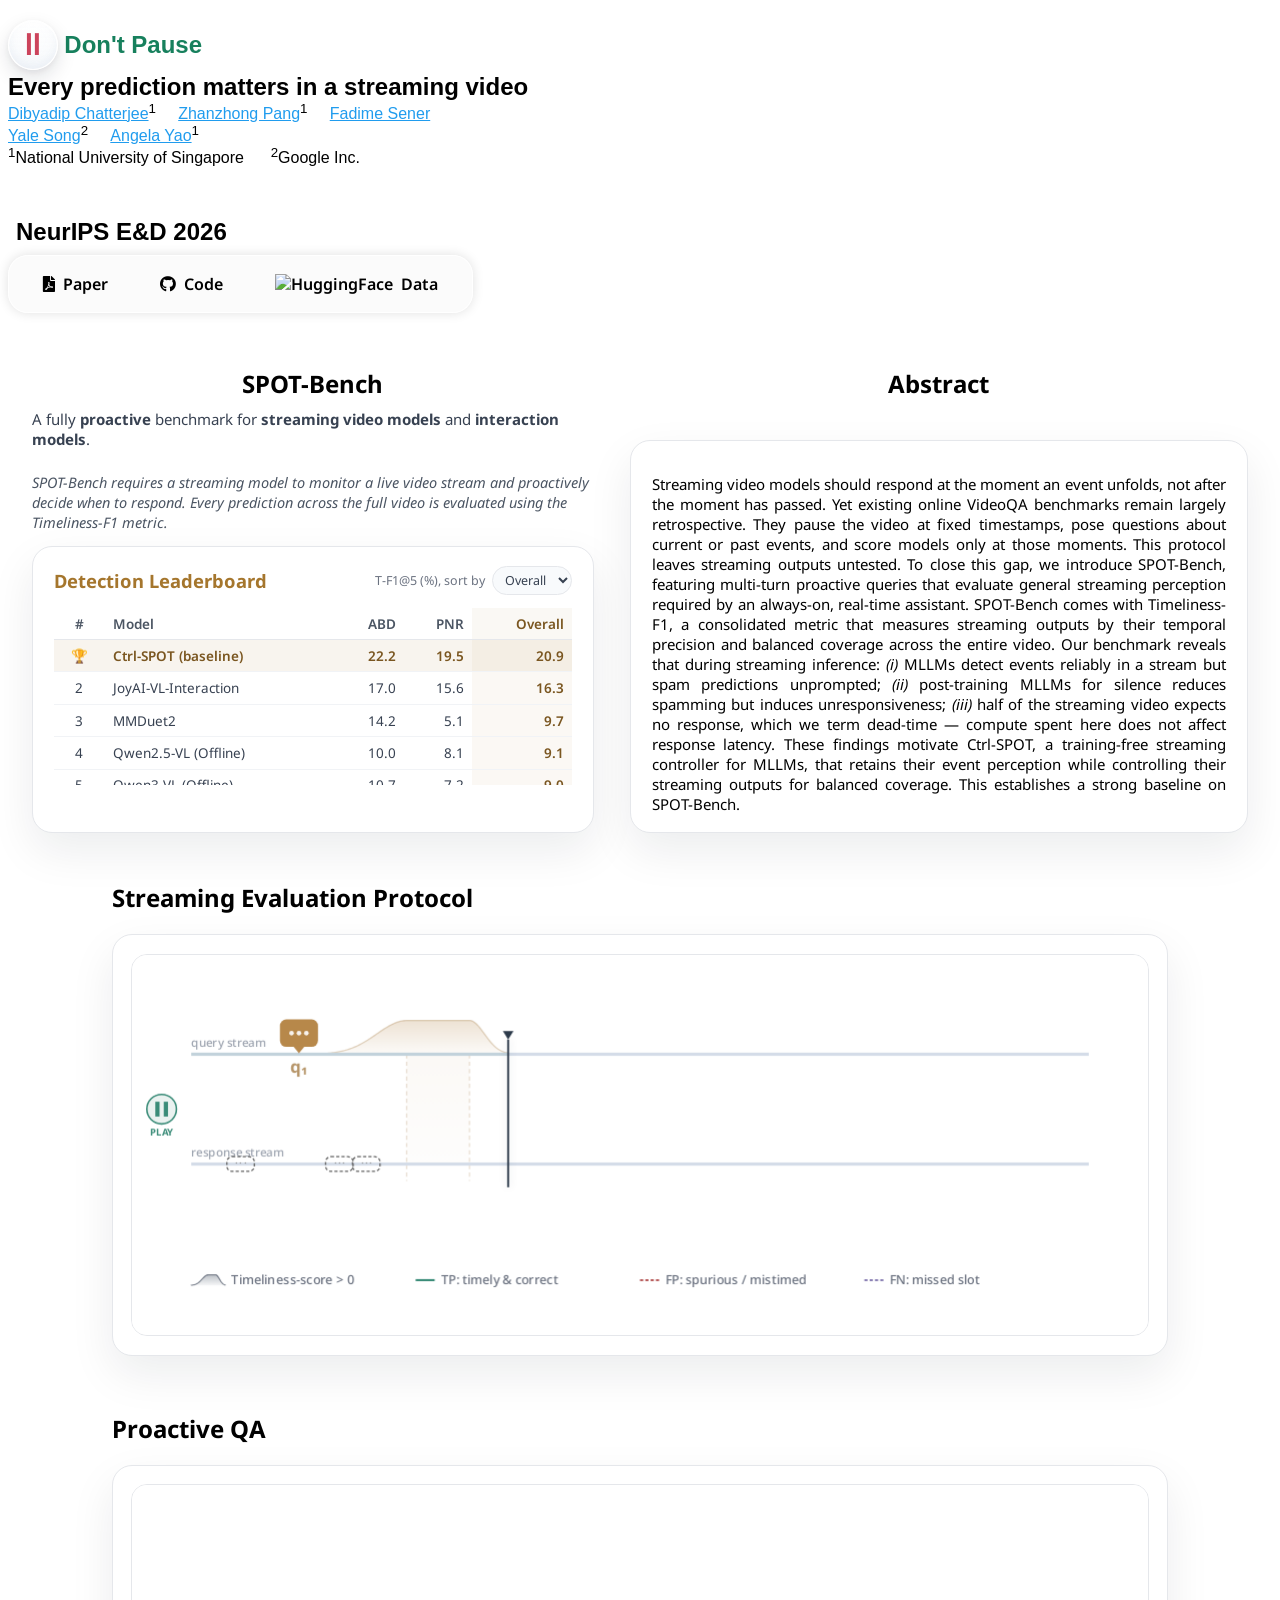
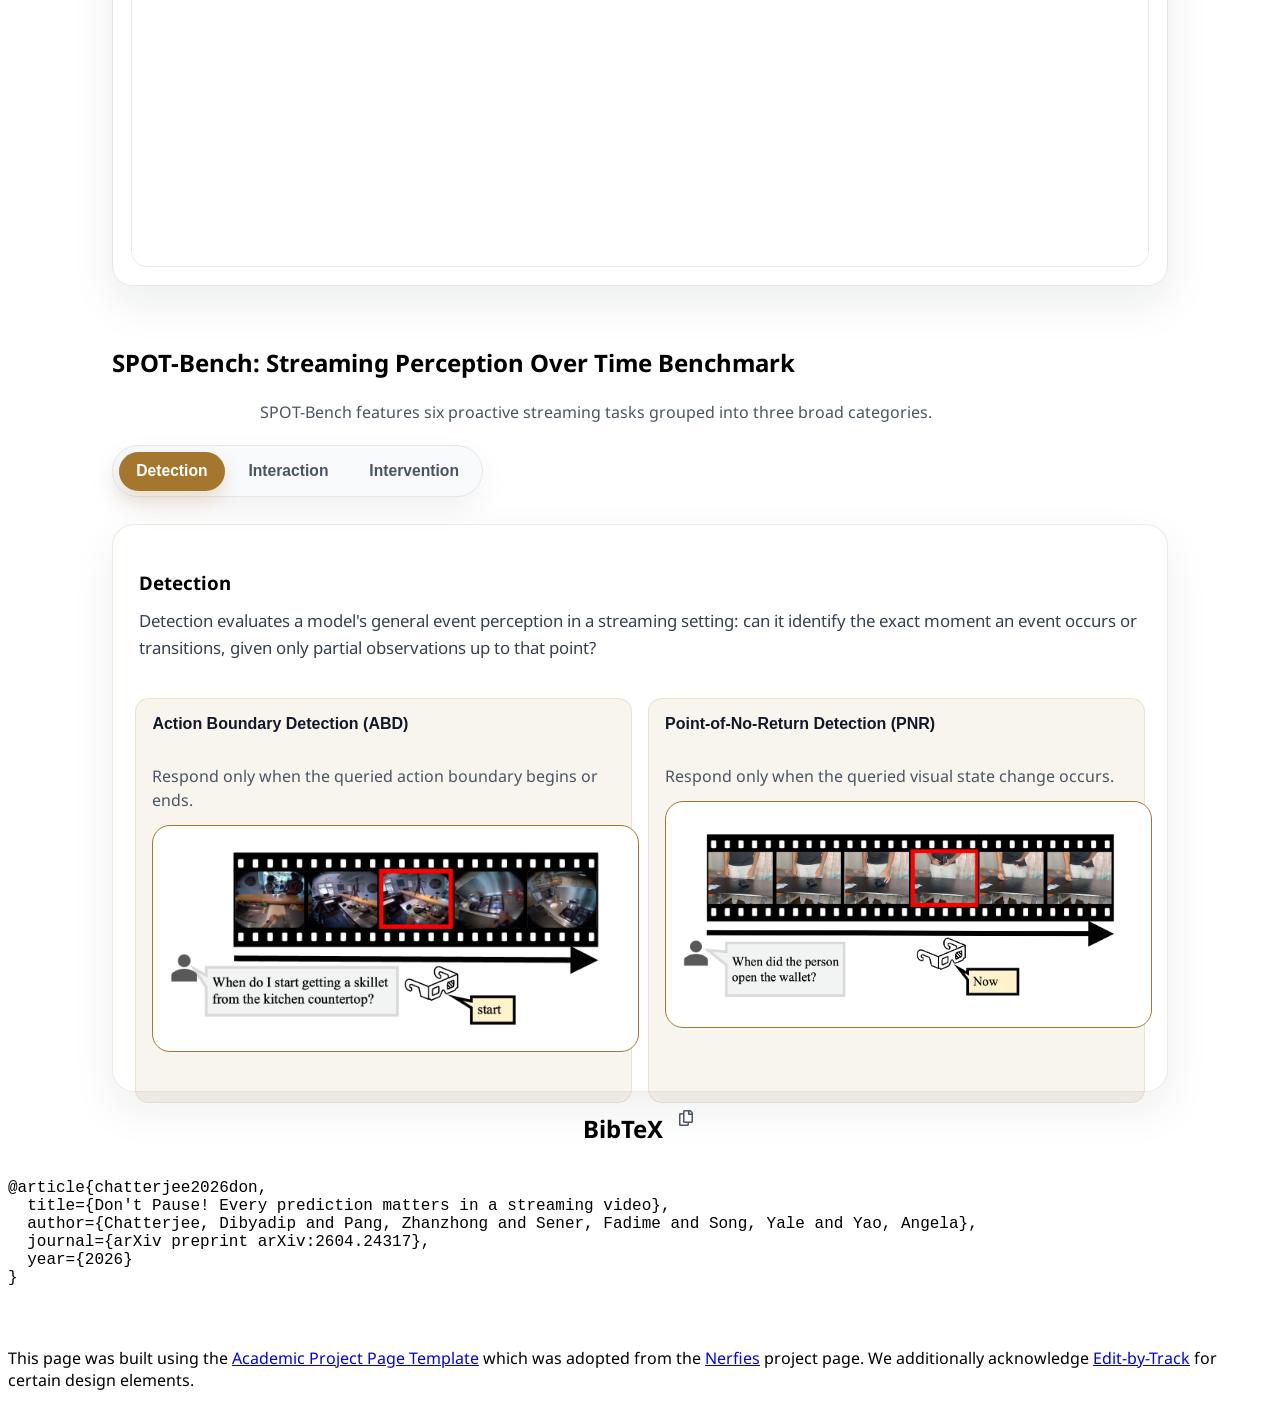
==== docs/index.html @ 2d764133 "conf" ====
<!DOCTYPE html>
<html lang="en">

<head>
    <meta charset="utf-8">

    <meta name="description" content="SPOT-Bench">
    <meta property="og:title" content="SPOT-Bench" />
    <meta property="og:description" content="Don't Pause! Every prediction matters in a streaming video" />
    <meta property="og:url" content="https://dibschat.github.io/SPOT-Bench" />

    <meta property="og:image" content="https://dibschat.github.io/SPOT-Bench/assets/images/retroQA.png" />
    <meta property="og:image:width" content="2112" />
    <meta property="og:image:height" content="1290" />

    <meta name="keywords"
        content="Streaming Videos, VideoLLMs, Multimodal Large Language Models, Video Question Answering, Online VideoQA, Proactive Queries, Real-time Assistance, SPOT-Bench">
    <meta name="viewport" content="width=device-width, initial-scale=1">

    <title>SPOT-Bench</title>
    <link rel="icon" type="image/png" href="assets/images/ddLogo.png">
    <link href="https://fonts.googleapis.com/css?family=Google+Sans|Noto+Sans|Castoro" rel="stylesheet">

    <link rel="stylesheet" href="https://cdn.jsdelivr.net/npm/bulma@0.9.4/css/bulma.min.css">
    <link rel="stylesheet" href="https://cdnjs.cloudflare.com/ajax/libs/font-awesome/5.15.4/css/all.min.css">
    <link rel="stylesheet" href="https://cdn.jsdelivr.net/gh/jpswalsh/academicons@1/css/academicons.min.css">
    <!-- Bump ?v= whenever stylesheet.css changes, so browsers and GitHub Pages
         don't serve a stale cached copy. -->
    <link rel="stylesheet" href="stylesheet.css?v=11">

    <script src="https://ajax.googleapis.com/ajax/libs/jquery/3.5.1/jquery.min.js"></script>
</head>

<body>


    <section class="hero">
        <div class="hero-body">
            <div class="container is-max-desktop">
                <div class="columns is-centered" style="margin-bottom: 0em">
                    <div class="column is-max-desktop has-text-centered">
                        <h1 class="title is-2 publication-title" style="margin-bottom:0rem">
                            <strong>
                                <span class="hero-mode-shell streaming-mode">
                                    <button class="hero-mode-button action-pause" onclick="toggleMode()">
                                        <span class="hero-mode-icon">⏸︎</span>
                                    </button>
                                    <span class="hero-mode-label-slot">
                                        <span class="hero-mode-label">Don't Pause</span>
                                    </span>
                                </span>
                                <span class="page-title-rest">Every prediction matters in a streaming video</span>
                            </strong>
                        </h1>
                    </div>
                </div>
                <div class="columns is-centered">
                    <div class="column is-four-fifths has-text-centered">
                        <div class="is-size-5 publication-authors">
                            <span class="author-block">
                                <a href="https://dibschat.github.io/">Dibyadip
                                    Chatterjee</a><sup>1</sup></span>&nbsp;&nbsp;&nbsp;&nbsp;
                            <span class="author-block">
                                <a href="https://scholar.google.com/citations?user=PqDLBpkAAAAJ&amp;hl=en">Zhanzhong
                                    Pang</a><sup>1</sup>&nbsp;&nbsp;&nbsp;&nbsp;
                            </span>
                            <span class="author-block">
                                <a href="https://fadimesener.github.io/">Fadime Sener</a>
                                &nbsp;&nbsp;&nbsp;&nbsp;
                            </span><br>
                            <span class="author-block">
                                <a href="https://people.csail.mit.edu/yalesong/home/">Yale
                                    Song</a><sup>2</sup>&nbsp;&nbsp;&nbsp;&nbsp;
                            </span>
                            <span class="author-block">
                                <a href="https://www.comp.nus.edu.sg/~ayao/">Angela
                                    Yao</a><sup>1</sup>&nbsp;&nbsp;&nbsp;&nbsp;
                            </span>
                        </div>

                        <div class="is-size-5 publication-authors">
                            <span class="author-block"><sup>1</sup>National University of Singapore</span>
                            &nbsp;&nbsp;&nbsp;&nbsp;
                            <span class="author-block"><sup>2</sup>Google Inc.</span>
                            &nbsp;&nbsp;&nbsp;&nbsp;
                        </div>

                        <br>
                        <div class="columns is-centered" style="margin-bottom: 0em">
                            <div class="column is-max-desktop has-text-centered" style="padding: 0.5em">
                                <h1 class="title is-4 publication-title" style="margin-bottom:0rem">
                                    <strong>NeurIPS E&amp;D 2026</strong>
                                </h1>
                            </div>
                        </div>

                        <div class="column has-text-centered" style="margin-top: 0; margin-bottom: 0;">
                            <div class="publication-links">
                                <div class="btn-group btn-group-sm main-btn-group">
                                    <a target="_blank" rel="noopener noreferrer"
                                        href="https://arxiv.org/pdf/2604.24317"><span class="button is-normal"
                                            onclick="">
                                            <span class="icon"><i class="fas fa-file-pdf"></i></span>&nbsp;&nbsp;Paper
                                        </span></a>
                                    <a target="_blank" rel="noopener noreferrer"
                                        href="https://github.com/dibschat/SPOT-Bench"><span class="button is-normal"
                                            onclick="">
                                            <span class="icon"><i class="fab fa-github"></i></span>&nbsp;&nbsp;Code
                                        </span></a>
                                    <a target="_blank" rel="noopener noreferrer"
                                        href="https://huggingface.co/datasets/cvml-nus/spot-bench"><span
                                            class="button is-normal" onclick="">
                                            <span class="icon"><img
                                                    src="https://huggingface.co/front/assets/huggingface_logo-noborder.svg"
                                                    alt="HuggingFace"
                                                    style="width: 1em; height: 1em;"></span>&nbsp;&nbsp;Data
                                        </span></a>
                                </div>
                            </div>
                        </div>
                    </div>
                </div>
            </div>
        </div>
    </section>

    <!-- Intro row: benchmark blurb + detection leaderboard (left), abstract (right) -->
    <div id="intro-row">
        <section class="section hero intro-section">
            <div class="intro-outer">
                <div class="intro-grid">

                    <div class="intro-col">
                        <div class="intro-head">
                            <h2 class="title is-3">SPOT-Bench</h2>
                        </div>

                        <div class="intro-body">
                            <p class="intro-lede">
                                A fully <strong>proactive</strong> benchmark for <strong>streaming video models</strong>
                                and <strong>interaction models</strong>.
                            </p>
                            <p class="intro-tldr">
                                SPOT-Bench requires a streaming model to monitor a live video stream and proactively
                                decide when to respond. Every prediction across the full video is evaluated using the
                                Timeliness-F1 metric.
                            </p>

                            <div class="intro-card" id="Leaderboard">
                                <div class="leaderboard-header">
                                    <h3>Detection Leaderboard</h3>
                                    <label class="leaderboard-sort">
                                        T-F1@5 (%), sort by
                                        <select id="leaderboard-sort" onchange="sortLeaderboard(this.value)">
                                            <option value="overall" selected>Overall</option>
                                            <option value="abd">ABD</option>
                                            <option value="pnr">PNR</option>
                                        </select>
                                    </label>
                                </div>
                                <div class="leaderboard-scroll">
                                    <table class="leaderboard-table" id="leaderboard-table">
                                        <thead>
                                            <tr>
                                                <th>#</th>
                                                <th>Model</th>
                                                <th data-col="abd">ABD</th>
                                                <th data-col="pnr">PNR</th>
                                                <th data-col="overall">Overall</th>
                                            </tr>
                                        </thead>
                                        <tbody>
                                            <!-- One <tr> per entry. data-* values drive the sort. -->
                                            <tr data-abd="22.2" data-pnr="19.5" data-overall="20.9">
                                                <td></td>
                                                <td>Ctrl-SPOT (baseline)</td>
                                                <td data-col="abd">22.2</td>
                                                <td data-col="pnr">19.5</td>
                                                <td data-col="overall">20.9</td>
                                            </tr>
                                            <tr data-abd="17.0" data-pnr="15.6" data-overall="16.3">
                                                <td></td>
                                                <td>JoyAI-VL-Interaction</td>
                                                <td data-col="abd">17.0</td>
                                                <td data-col="pnr">15.6</td>
                                                <td data-col="overall">16.3</td>
                                            </tr>
                                            <tr data-abd="14.2" data-pnr="5.1" data-overall="9.7">
                                                <td></td>
                                                <td>MMDuet2</td>
                                                <td data-col="abd">14.2</td>
                                                <td data-col="pnr">5.1</td>
                                                <td data-col="overall">9.7</td>
                                            </tr>
                                            <tr data-abd="10.0" data-pnr="8.1" data-overall="9.1">
                                                <td></td>
                                                <td>Qwen2.5-VL (Offline)</td>
                                                <td data-col="abd">10.0</td>
                                                <td data-col="pnr">8.1</td>
                                                <td data-col="overall">9.1</td>
                                            </tr>
                                            <tr data-abd="10.7" data-pnr="7.2" data-overall="9.0">
                                                <td></td>
                                                <td>Qwen3-VL (Offline)</td>
                                                <td data-col="abd">10.7</td>
                                                <td data-col="pnr">7.2</td>
                                                <td data-col="overall">9.0</td>
                                            </tr>
                                            <tr data-abd="3.9" data-pnr="2.5" data-overall="3.2">
                                                <td></td>
                                                <td>StreamingVLM</td>
                                                <td data-col="abd">3.9</td>
                                                <td data-col="pnr">2.5</td>
                                                <td data-col="overall">3.2</td>
                                            </tr>
                                        </tbody>
                                    </table>
                                </div>
                            </div>
                        </div>
                    </div>

                    <div class="intro-col">
                        <div class="intro-head">
                            <h2 class="title is-3">Abstract</h2>
                        </div>

                        <div class="intro-body">
                            <div class="intro-card abstract-card">
                                <p>
                                    Streaming video models should respond at the moment an event unfolds, not after the
                                    moment
                                    has passed. Yet existing online VideoQA benchmarks remain largely retrospective.
                                    They pause
                                    the video at fixed timestamps, pose questions about current or past events, and
                                    score models
                                    only at those moments. This protocol leaves streaming outputs untested. To close
                                    this gap,
                                    we introduce SPOT-Bench, featuring multi-turn proactive queries that evaluate
                                    general
                                    streaming perception required by an always-on, real-time assistant. SPOT-Bench comes
                                    with
                                    Timeliness-F1, a consolidated metric that measures streaming outputs by their
                                    temporal
                                    precision and balanced coverage across the entire video. Our benchmark reveals that
                                    during
                                    streaming inference: <em>(i)</em> MLLMs detect events reliably in a stream but spam
                                    predictions unprompted; <em>(ii)</em> post-training MLLMs for silence reduces
                                    spamming but
                                    induces unresponsiveness; <em>(iii)</em> half of the streaming video expects no
                                    response,
                                    which we term dead-time &mdash; compute spent here does not affect response latency.
                                    These
                                    findings motivate Ctrl-SPOT, a training-free streaming controller for MLLMs, that
                                    retains their
                                    event perception while controlling their streaming outputs for balanced coverage.
                                    This
                                    establishes a strong baseline on SPOT-Bench.
                                </p>
                            </div>
                        </div>
                    </div>

                </div>
            </div>
        </section>
    </div>
    <!-- End intro row -->

    <section class="section hero shared-eval-section">
        <div class="eval-canvas-outer">
            <h2 class="title is-3 has-text-centered" id="eval-section-title">Streaming Evaluation Protocol</h2>
            <div class="shared-eval-card">
                <div class="shared-eval-canvas-wrap">
                    <canvas id="spot-eval-canvas" class="shared-eval-canvas" data-eval-mode="streaming"
                        aria-label="Animated comparison of streaming and retrospective evaluation"></canvas>
                </div>
            </div>
        </div>
    </section>

    <section class="section hero shared-eval-section">
        <div class="eval-canvas-outer">
            <h2 class="title is-3 has-text-centered" id="query-section-title">Proactive QA</h2>
            <div class="shared-eval-card">
                <div class="shared-eval-canvas-wrap">
                    <video id="spot-query-video" class="shared-eval-canvas query-loop-video" autoplay muted loop
                        playsinline preload="auto" disablepictureinpicture tabindex="-1"
                        aria-label="Looping illustration of retrospective and proactive query types">
                        <source src="assets/images/pro.mp4" type="video/mp4">
                    </video>
                </div>
            </div>
        </div>
    </section>

    <div id="streaming-content">
        <section class="section hero benchmark-section">
            <div class="eval-canvas-outer benchmark-outer">
                <div class="has-text-centered">
                    <h2 class="title is-3">SPOT-Bench: Streaming Perception Over Time Benchmark</h2>
                    <p class="benchmark-intro">
                        SPOT-Bench features six proactive streaming tasks grouped into three broad categories.
                    </p>

                    <div class="benchmark-tabs" role="tablist" aria-label="SPOT-Bench benchmark categories">
                        <button class="benchmark-tab benchmark-detection active" type="button" role="tab"
                            aria-selected="true" data-benchmark="detection"
                            onclick="switchBenchmark('detection', this)">
                            Detection
                        </button>
                        <button class="benchmark-tab benchmark-interaction" type="button" role="tab"
                            aria-selected="false" data-benchmark="interaction"
                            onclick="switchBenchmark('interaction', this)">
                            Interaction
                        </button>
                        <button class="benchmark-tab benchmark-intervention" type="button" role="tab"
                            aria-selected="false" data-benchmark="intervention"
                            onclick="switchBenchmark('intervention', this)">
                            Intervention
                        </button>
                    </div>
                </div>

                <div class="benchmark-slide benchmark-detection active" id="benchmark-detection">
                    <div class="benchmark-card benchmark-card-featured">
                        <div class="benchmark-copy benchmark-copy-featured">
                            <h3 class="title is-4">Detection</h3>
                            <p class="benchmark-description">
                                Detection evaluates a model's general event perception in a streaming setting: can it
                                identify the exact moment an event occurs or transitions, given only partial
                                observations up to that point?
                            </p>
                        </div>
                        <div class="benchmark-task-grid" aria-label="Detection tasks">
                            <article class="benchmark-task benchmark-task-showcase">
                                <strong>Action Boundary Detection (ABD)</strong>
                                <p>Respond only when the queried action boundary begins or ends.</p>
                                <div
                                    class="benchmark-placeholder benchmark-placeholder-task1 benchmark-placeholder-image">
                                    <img src="assets/images/ABD.png" alt="Illustration for Action Boundary Detection"
                                        class="benchmark-visual-image" loading="lazy">
                                </div>
                            </article>
                            <article class="benchmark-task benchmark-task-showcase">
                                <strong>Point-of-No-Return Detection (PNR)</strong>
                                <p>Respond only when the queried visual state change occurs.</p>
                                <div
                                    class="benchmark-placeholder benchmark-placeholder-task2 benchmark-placeholder-image">
                                    <img src="assets/images/PNR.png" alt="Illustration for Point-of-No-Return Detection"
                                        class="benchmark-visual-image" loading="lazy">
                                </div>
                            </article>
                        </div>
                    </div>
                </div>

                <div class="benchmark-slide benchmark-interaction" id="benchmark-interaction">
                    <div class="benchmark-card benchmark-card-featured">
                        <div class="benchmark-copy benchmark-copy-featured">
                            <h3 class="title is-4">Interaction</h3>
                            <p class="benchmark-description">
                                Interaction evaluates a model’s ability to engage in streaming interactions, producing
                                temporally grounded and context-aware responses.
                            </p>
                        </div>
                        <div class="benchmark-task-grid" aria-label="Interaction tasks">
                            <article class="benchmark-task benchmark-task-showcase">
                                <strong>Streaming Question Answering (SQA)</strong>
                                <p>Respond once sufficient visual evidence is available to make a correct decision.</p>
                                <div
                                    class="benchmark-placeholder benchmark-placeholder-task1 benchmark-placeholder-image">
                                    <img src="assets/images/SQA.png" alt="Illustration for Streaming Question Answering"
                                        class="benchmark-visual-image" loading="lazy">
                                </div>
                            </article>
                            <article class="benchmark-task benchmark-task-showcase">
                                <strong>Streaming Procedure Guidance (SPG)</strong>
                                <p>Track procedural progress and proactively cue the next step as the current one nears
                                    completion.</p>
                                <div
                                    class="benchmark-placeholder benchmark-placeholder-task2 benchmark-placeholder-image">
                                    <img src="assets/images/SPG.png" alt="Illustration for Streaming Procedure Guidance"
                                        class="benchmark-visual-image" loading="lazy">
                                </div>
                            </article>
                        </div>
                    </div>
                </div>

                <div class="benchmark-slide benchmark-intervention" id="benchmark-intervention">
                    <div class="benchmark-card benchmark-card-featured">
                        <div class="benchmark-copy benchmark-copy-featured">
                            <h3 class="title is-4">Intervention</h3>
                            <p class="benchmark-description">
                                Intervention probes proactive behavior, where the model assists a user without
                                explicit requests by anticipating potential errors or failures.
                            </p>
                        </div>
                        <div class="benchmark-task-grid" aria-label="Intervention tasks">
                            <article class="benchmark-task benchmark-task-showcase">
                                <strong>Solicited Intervention (SI)</strong>
                                <p>Intervene during a known task or procedure only when the user hesitates or makes an
                                    error.</p>
                                <div
                                    class="benchmark-placeholder benchmark-placeholder-task1 benchmark-placeholder-image">
                                    <img src="assets/images/SI.png" alt="Illustration for Solicited Intervention"
                                        class="benchmark-visual-image" loading="lazy">
                                </div>
                            </article>
                            <article class="benchmark-task benchmark-task-showcase">
                                <strong>Unsolicited Intervention (UI)</strong>
                                <p>Detect imminent risk and intervene early enough to prevent failure, yet restrained
                                    enough to avoid disruptive responses.</p>
                                <div
                                    class="benchmark-placeholder benchmark-placeholder-task2 benchmark-placeholder-image">
                                    <img src="assets/images/UI.png" alt="Illustration for Unsolicited Intervention"
                                        class="benchmark-visual-image" loading="lazy">
                                </div>
                            </article>
                        </div>
                    </div>
                </div>
            </div>
        </section>
    </div>

    <div id="retro-content" style="display:none">
        <section class="hero teaser" style="padding-top: 2em;">
            <div class="container is-max-desktop">
                <div class="columns is-centered has-text-centered">
                    <div class="column">
                        <h2 class="title is-3">Do existing Online VideoQA benchmarks incentivize streaming?</h2>
                        <img src="assets/images/retroQA.png"
                            alt="Figure illustrating why retrospective QA benchmarks may not incentivize streaming model development"
                            class="teaser-image" style="max-width: 85%;">
                        <div class="content has-text-justified">
                            <p>
                                Existing Online VideoQA benchmarks such as StreamingBench and OVO-Bench mainly adopt a
                                "pause-ask-play" evaluation protocol, which tests whether a model can answer
                                retrospective queries about a video after it has happened. In Table 1, we analyze if
                                such benchmarks incentivize streaming model development. After comparing
                                state-of-the-art streaming models with closed- and open-source offline MLLMs, we observe
                                the following:
                            </p>
                            <ul>
                                <li><strong>Blind baselines perform better than random.</strong></li>
                                <li><strong>One frame is nearly enough.</strong></li>
                                <li><strong>Four recent frames outperform streaming models.</strong></li>
                            </ul>
                            <p>
                                <strong>Conclusion.</strong> Together, these findings reveal a fundamental limitation:
                                OVO-Bench and StreamingBench measure descriptive understanding, evaluating whether a
                                model can describe observed events. Their MCQ format suffers from language bias;
                                correctness-only evaluation provides no signal for timeliness or frequency. Their short
                                durations remove the need for long-term temporal modeling &mdash; an offline model
                                processing a single frame can match one that streams every frame. Consequently, these
                                benchmarks offer little incentive to develop streaming models with proactive, timely
                                intervention capabilities; the core requirement for real-world assistive systems.
                            </p>
                        </div>
                    </div>
                </div>
            </div>
        </section>
    </div>

    <section class="section" id="BibTeX" style="padding-bottom: 10px">
        <div class="container is-max-desktop content has-text-justified">
            <div class="bibtex-header">
                <h2 class="title is-3 has-text-centered bibtex-title">BibTeX</h2>
                <button class="bibtex-copy-button" type="button" aria-label="Copy BibTeX"
                    onclick="copyBibtex('bibtex-main', this)">
                    <i class="far fa-copy"></i>
                </button>
            </div>
            <pre><code id="bibtex-main">
@article{chatterjee2026don,
  title={Don't Pause! Every prediction matters in a streaming video},
  author={Chatterjee, Dibyadip and Pang, Zhanzhong and Sener, Fadime and Song, Yale and Yao, Angela},
  journal={arXiv preprint arXiv:2604.24317},
  year={2026}
}
  </code></pre>
        </div>
    </section>
    <!--End BibTex citation -->

    <footer class="footer">
        <div class="container">
            <div class="columns is-centered">
                <div class="column is-8">
                    <div class="content">

                        <p>
                            This page was built using the <a
                                href="https://github.com/eliahuhorwitz/Academic-project-page-template"
                                target="_blank">Academic Project Page Template</a> which was adopted from the <a
                                href="https://nerfies.github.io" target="_blank">Nerfies</a> project page. We
                            additionally acknowledge <a href="https://edit-by-track.github.io/"
                                target="_blank">Edit-by-Track</a> for certain design elements.
                        </p>

                    </div>
                </div>
            </div>
        </div>
    </footer>

    <script>
        var _evalMode = 'streaming';

        function syncQueryVideo() {
            var queryVideo = document.getElementById('spot-query-video');
            if (!queryVideo) return;

            var nextSrc = _evalMode === 'streaming' ? 'assets/images/pro.mp4' : 'assets/images/retro.mp4';
            var currentSrc = queryVideo.getAttribute('src') || queryVideo.currentSrc || '';

            if (!currentSrc.includes(nextSrc)) {
                queryVideo.pause();
                queryVideo.setAttribute('src', nextSrc);
                queryVideo.load();
            }

            queryVideo.currentTime = 0;
            var playPromise = queryVideo.play();
            if (playPromise && typeof playPromise.catch === 'function') {
                playPromise.catch(function () { });
            }
        }

        function toggleMode() {
            _evalMode = _evalMode === 'streaming' ? 'retrospective' : 'streaming';
            var shell = document.querySelector('.hero-mode-shell');
            var btn = shell.querySelector('.hero-mode-button');
            var sectionTitle = document.getElementById('eval-section-title');
            var querySectionTitle = document.getElementById('query-section-title');
            var streamingContent = document.getElementById('streaming-content');
            var retroContent = document.getElementById('retro-content');
            var introRow = document.getElementById('intro-row');

            var icon = btn.querySelector('.hero-mode-icon');
            var label = shell.querySelector('.hero-mode-label');

            if (_evalMode === 'streaming') {
                icon.textContent = '⏸︎';
                label.textContent = "Don't Pause";
                shell.className = 'hero-mode-shell streaming-mode';
                btn.className = 'hero-mode-button action-pause';
                sectionTitle.textContent = 'Streaming Evaluation Protocol';
                querySectionTitle.textContent = 'Proactive QA';
                streamingContent.style.display = '';
                retroContent.style.display = 'none';
                introRow.style.display = '';
            } else {
                icon.textContent = '►︎';
                label.textContent = 'Pause-Ask-Play';
                shell.className = 'hero-mode-shell paused-mode';
                btn.className = 'hero-mode-button action-play';
                sectionTitle.textContent = 'Pause-Ask-Play Evaluation Protocol';
                querySectionTitle.textContent = 'Retrospective QA';
                streamingContent.style.display = 'none';
                retroContent.style.display = '';
                introRow.style.display = 'none';
            }

            if (window.switchEvalMode) {
                window.switchEvalMode(_evalMode);
            }
            syncQueryVideo();
        }

        document.addEventListener('DOMContentLoaded', syncQueryVideo);

        // Re-orders the leaderboard by the chosen task's T-F1@5, then renumbers
        // the rank column and gives the trophy to whoever ends up on top.
        function sortLeaderboard(col) {
            var table = document.getElementById('leaderboard-table');
            if (!table) return;
            var body = table.tBodies[0];

            Array.prototype.slice.call(body.rows)
                .sort(function (a, b) {
                    return parseFloat(b.dataset[col]) - parseFloat(a.dataset[col]);
                })
                .forEach(function (row, i) {
                    row.classList.toggle('lb-leader', i === 0);
                    row.cells[0].textContent = i === 0 ? '🏆' : (i + 1);
                    body.appendChild(row);
                });

            table.querySelectorAll('[data-col]').forEach(function (cell) {
                cell.classList.toggle('lb-active', cell.dataset.col === col);
            });

            // Cap the scroll box at header + top-5 rows; the rest scroll.
            var scroll = table.parentNode, last = body.rows[Math.min(5, body.rows.length) - 1];
            scroll.style.maxHeight = (last.getBoundingClientRect().bottom - table.getBoundingClientRect().top) + 'px';
            scroll.scrollTop = 0;
        }

        document.addEventListener('DOMContentLoaded', function () {
            sortLeaderboard('overall');
        });

        function switchBenchmark(benchmarkName, selectedButton) {
            document.querySelectorAll('.benchmark-tab').forEach(button => {
                const isActive = button === selectedButton;
                button.classList.toggle('active', isActive);
                button.setAttribute('aria-selected', isActive ? 'true' : 'false');
            });

            document.querySelectorAll('.benchmark-slide').forEach(slide => {
                slide.classList.toggle('active', slide.id === `benchmark-${benchmarkName}`);
            });
        }

        async function copyBibtex(targetId, button) {
            const target = document.getElementById(targetId);
            if (!target) return;
            const text = target.textContent.trim();
            try {
                await navigator.clipboard.writeText(text);
                button.classList.add('copied');
                setTimeout(() => button.classList.remove('copied'), 1200);
            } catch (error) {
                console.error('Failed to copy BibTeX', error);
            }
        }
    </script>
    <script src="assets/js/evaluation-visualizer.js"></script>
</body>

</html>
---- docs/stylesheet.css ----
html,
body {
    font-size: 16px;
}

body {
    font-family: 'Google Sans', 'Noto Sans', 'Castoro', sans-serif;
}

.hero-body {
    padding-bottom: 1.5rem;
}

.publication-title {
    font-family: 'Google Sans', sans-serif;
}

.publication-authors {
    font-family: 'Google Sans', sans-serif;
}

.publication-authors a {
    color: hsl(204, 86%, 53%) !important;
}

.publication-authors a:hover {
    text-decoration: underline;
}

.publication-links {
    margin-top: 0;
    margin-bottom: 0;
}

.author-block {
    display: inline-block;
}

.link-block {
    display: inline-block;
}

.link-block a {
    margin-top: 5px;
    margin-bottom: 5px;
}

.teaser {
    font-family: 'Google Sans', sans-serif;
}

.teaser .hero-body {
    padding-top: 0;
    padding-bottom: 3rem;
}

.btn-group {
    background-color: rgba(249, 249, 249, 0.6);
    width: fit-content;
    margin-left: auto;
    margin-right: auto;
    margin-bottom: 0.1em;
    margin-top: 0.1em;
    padding: 0.5em;
    border-radius: 20px;
    border-style: solid;
    border-color: white;
    border-width: 1px;
    box-shadow: rgba(0, 0, 0, 0.12) 0px 0px 12px;
}

.button {
    align-items: center;
    background-color: rgba(255, 255, 255, 0);
    border: 0;
    border-radius: 100px;
    border-style: solid;
    border-color: rgba(0, 0, 0, 0);
    border-width: 0.5px;
    box-sizing: border-box;
    color: #000000;
    cursor: pointer;
    display: inline-flex;
    font-size: 16px;
    justify-content: center;
    line-height: 20px;
    max-width: 480px;
    min-height: 40px;
    min-width: 0;
    overflow: hidden;
    padding: 0 20px;
    margin-left: 5px;
    margin-right: 5px;
    text-align: center;
    touch-action: manipulation;
    transition: background-color 0.167s cubic-bezier(0.4, 0, 0.2, 1) 0s,
        box-shadow 0.167s cubic-bezier(0.4, 0, 0.2, 1) 0s,
        color 0.167s cubic-bezier(0.4, 0, 0.2, 1) 0s;
    user-select: none;
    -webkit-user-select: none;
    vertical-align: middle;
}

.button:hover,
.button:focus {
    background-color: #f4f4f4;
    border-style: solid;
    border-color: #fff6f6;
    border-width: 0.5px;
}

.main-btn-group {
    display: inline-flex;
    justify-content: center;
    align-items: center;
}

.main-btn-group .button {
    font-weight: 600;
}

.main-btn-group .button:hover,
.main-btn-group .button:focus {
    font-weight: 600;
    backdrop-filter: blur(8px);
    -webkit-backdrop-filter: blur(8px);
    background-color: rgba(214, 214, 214, 0.375);
    border-color: #ffffff;
}

.main-btn-group .button.active {
    font-weight: 600;
    backdrop-filter: blur(4px);
    -webkit-backdrop-filter: blur(4px);
    color: white;
    background-color: rgba(126, 126, 126, 0.375);
    border-color: #efefef;
}

.title-highlight {
    color: #ff2800;
}

.teaser-image {
    max-width: 100%;
    height: auto;
    border-radius: 8px;
    margin-bottom: 1.5rem;
}

.video {
    width: 100%;
    border-radius: 8px;
}

.comparison-controls-row {
    display: flex;
    align-items: center;
    justify-content: center;
    gap: 15px;
    margin-bottom: 20px;
}

.method-pill-group {
    display: flex;
    align-items: center;
    background: #f5f5f5;
    border-radius: 20px;
    padding: 5px;
}

.method-pill {
    padding: 5px 15px;
    cursor: pointer;
    border-radius: 15px;
    transition: background-color 0.3s ease;
}

.method-pill.active {
    background: #3273dc;
    color: white;
}

.method-pill-label {
    margin-left: 10px;
    font-weight: bold;
    color: #4a4a4a;
}

.play-toggle-button {
    border: none;
    background: #e8e8e8;
    padding: 8px 18px;
    border-radius: 6px;
    cursor: pointer;
    font-size: 1rem;
}

.image-row {
    display: flex;
    gap: 20px;
    margin-bottom: 20px;
}

.image-wrapper {
    flex: 1;
}

.video-compare-container {
    position: relative;
    width: 100%;
}

.videoMerge {
    width: 100%;
    height: auto;
}

.page-title-rest {
    display: block;
    margin-top: 0.2rem;
}

.hero-mode-shell {
    --hero-mode-button-size: 3.1rem;
    display: inline-flex;
    align-items: center;
    justify-content: center;
    gap: 0.42rem;
    vertical-align: middle;
}

.hero-mode-button {
    position: relative;
    width: var(--hero-mode-button-size);
    height: var(--hero-mode-button-size);
    padding: 0;
    background: linear-gradient(180deg, rgba(255, 255, 255, 0.98), rgba(247, 250, 252, 0.94));
    border: 1px solid rgba(255, 255, 255, 0.92);
    border-radius: 999px;
    box-shadow:
        0 8px 20px rgba(15, 23, 42, 0.12),
        0 2px 6px rgba(15, 23, 42, 0.06),
        inset 0 1px 0 rgba(255, 255, 255, 0.96),
        inset 0 -5px 10px rgba(226, 232, 240, 0.55);
    cursor: pointer;
    display: inline-flex;
    align-items: center;
    justify-content: center;
    line-height: 1;
    vertical-align: middle;
    isolation: isolate;
    transition: transform 0.34s cubic-bezier(0.22, 1, 0.36, 1),
        box-shadow 0.34s cubic-bezier(0.22, 1, 0.36, 1),
        border-color 0.24s ease,
        background-color 0.24s ease;
    flex: 0 0 auto;
}

.hero-mode-button::after {
    content: "";
    position: absolute;
    inset: -0.22rem;
    border-radius: inherit;
    background:
        radial-gradient(circle at 32% 28%, rgba(255, 255, 255, 0.92), rgba(255, 255, 255, 0) 52%),
        radial-gradient(circle at 70% 72%, rgba(255, 255, 255, 0.5), rgba(255, 255, 255, 0) 58%);
    opacity: 0;
    transform: scale(0.86);
    filter: blur(4px);
    transition: opacity 0.34s ease, transform 0.42s cubic-bezier(0.22, 1, 0.36, 1);
    z-index: -1;
    pointer-events: none;
}

.hero-mode-icon {
    display: inline-flex;
    align-items: center;
    justify-content: center;
    width: auto;
    line-height: 1;
    font-size: 1.95rem;
    transition: transform 0.34s cubic-bezier(0.22, 1, 0.36, 1);
}

.hero-mode-label-slot {
    display: inline-flex;
    align-items: center;
    justify-content: center;
    width: auto;
    flex: 0 0 auto;
}

.hero-mode-label {
    display: block;
    white-space: nowrap;
    text-align: left;
    line-height: 1;
}

.hero-mode-button:hover,
.hero-mode-button:focus-visible {
    background: linear-gradient(180deg, rgba(255, 255, 255, 1), rgba(248, 250, 252, 0.97));
    border-color: rgba(255, 255, 255, 0.98);
    box-shadow:
        0 12px 28px rgba(15, 23, 42, 0.14),
        0 3px 8px rgba(15, 23, 42, 0.07),
        inset 0 1px 0 rgba(255, 255, 255, 0.98),
        inset 0 -5px 12px rgba(226, 232, 240, 0.48);
    transform: translateY(-1px) scale(1.035);
    outline: none;
}

.hero-mode-button:hover::after,
.hero-mode-button:focus-visible::after {
    opacity: 1;
    transform: scale(1.04);
}

.hero-mode-button:active {
    transform: translateY(0);
    box-shadow:
        0 7px 16px rgba(15, 23, 42, 0.12),
        0 2px 5px rgba(15, 23, 42, 0.06),
        inset 0 1px 0 rgba(255, 255, 255, 0.94),
        inset 0 -4px 8px rgba(226, 232, 240, 0.4);
}

.hero-mode-button.action-play {
    color: #17805d;
}

.hero-mode-button.action-pause {
    color: #cc445c;
}

.hero-mode-shell.streaming-mode .hero-mode-label {
    color: #17805d;
}

.hero-mode-shell.paused-mode .hero-mode-label {
    color: #cc445c;
}

.hero-mode-button.action-play .hero-mode-icon {
    transform: translateX(0.08rem) scale(1.12);
}

.hero-mode-button.action-pause .hero-mode-icon {
    transform: scale(1.02);
}

.query-loop-video {
    aspect-ratio: auto;
    pointer-events: none;
    user-select: none;
    -webkit-user-drag: none;
    background: #ffffff;
}

/* ─── Evaluation canvas width ────────────────────────────────────────────
   The rest of the page content lives inside .is-max-desktop (≈ 960 px).
   max-width here controls how wide the canvas card grows.

   Quick reference:
     816px  → narrower than main content (85 %)
     960px  → same as main content (100 %)
   1104px  → 15 % wider on each side than main content  ← current
   1248px  → 30 % wider on each side than main content

   Change ONLY this one value to resize the canvas section.
──────────────────────────────────────────────────────────────────────── */
.eval-canvas-outer {
    max-width: 1104px;
    /* ← adjust this to make the canvas wider or narrower */
    width: 100%;
    margin-left: auto;
    margin-right: auto;
    padding-left: 1.5rem;
    padding-right: 1.5rem;
    box-sizing: border-box;
}

.shared-eval-section {
    padding-top: 1.25rem;
    padding-bottom: 1rem;
}

.shared-eval-card {
    padding: 1.15rem;
    border-radius: 20px;
    border: 1px solid #e5e7eb;
    background: #ffffff;
    box-shadow: 0 18px 45px rgba(15, 23, 42, 0.08);
}

.shared-eval-canvas-wrap {
    overflow: hidden;
    border-radius: 16px;
    border: 1px solid #e5e7eb;
    background: #ffffff;
}

.shared-eval-canvas {
    display: block;
    width: 100%;
    height: auto;
    aspect-ratio: 960 / 360;
}

.benchmark-section {
    padding-top: 1.5rem;
}

.benchmark-intro {
    max-width: 760px;
    margin: 0 auto 1.25rem;
    color: #4b5563;
    line-height: 1.65;
}

.benchmark-outer {
    padding-top: 0;
}

.benchmark-tabs {
    display: inline-flex;
    gap: 0.35rem;
    margin-bottom: 1.15rem;
    padding: 0.35rem;
    border: 1px solid #e5e7eb;
    border-radius: 999px;
    background: #f8fafc;
    box-shadow: 0 12px 30px rgba(15, 23, 42, 0.06);
}

.benchmark-tab {
    --benchmark-color: #4b5563;
    --benchmark-shadow: rgba(75, 85, 99, 0.18);
    border: 0;
    border-radius: 999px;
    background: transparent;
    color: #4b5563;
    cursor: pointer;
    font-family: 'Google Sans', sans-serif;
    font-size: 0.98rem;
    font-weight: 700;
    padding: 0.65rem 1.1rem;
    transition: background-color 0.2s ease, color 0.2s ease, box-shadow 0.2s ease;
}

.benchmark-detection {
    --benchmark-color: #a5762d;
    --benchmark-soft: rgba(165, 118, 45, 0.15);
    --benchmark-softer: rgba(165, 118, 45, 0.08);
    --benchmark-shadow: rgba(165, 118, 45, 0.22);
}

.benchmark-interaction {
    --benchmark-color: #4e6eb6;
    --benchmark-soft: rgba(78, 110, 182, 0.15);
    --benchmark-softer: rgba(78, 110, 182, 0.08);
    --benchmark-shadow: rgba(78, 110, 182, 0.22);
}

.benchmark-intervention {
    --benchmark-color: #3a8c78;
    --benchmark-soft: rgba(58, 140, 120, 0.15);
    --benchmark-softer: rgba(58, 140, 120, 0.08);
    --benchmark-shadow: rgba(58, 140, 120, 0.22);
}

.benchmark-tab:hover,
.benchmark-tab:focus-visible {
    color: var(--benchmark-color);
    outline: none;
}

.benchmark-tab.active {
    background: var(--benchmark-color);
    color: #ffffff;
    box-shadow: 0 8px 18px var(--benchmark-shadow);
}

.benchmark-slide {
    display: none;
    text-align: left;
    margin-top: 0.5rem;
}

.benchmark-slide.active {
    display: block;
}

.benchmark-description {
    margin: 0 0 1rem;
    color: #374151;
    font-size: 1.05rem;
    line-height: 1.65;
}

.benchmark-card {
    display: grid;
    align-items: start;
    grid-template-columns: minmax(0, 1fr) minmax(360px, 1.15fr);
    gap: 1.5rem;
    padding: 1.4rem;
    border: 1px solid var(--benchmark-soft);
    border-radius: 22px;
    background: #ffffff;
    box-shadow: 0 18px 45px rgba(15, 23, 42, 0.07);
}

.benchmark-card-featured {
    grid-template-columns: 1fr;
    gap: 1rem;
}

.benchmark-copy-featured {
    padding: 0.1rem 0.2rem 0.15rem;
}

.benchmark-task-grid {
    display: grid;
    grid-template-columns: repeat(2, minmax(0, 1fr));
    gap: 1rem;
    width: 100%;
}

.benchmark-placeholder {
    display: flex;
    align-items: center;
    justify-content: center;
    width: 100%;
    min-height: 0;
    aspect-ratio: 16 / 7;
    border: 1px dashed var(--benchmark-color);
    border-radius: 18px;
    background:
        radial-gradient(circle at 20% 20%, var(--benchmark-soft), transparent 28%),
        radial-gradient(circle at 80% 35%, var(--benchmark-softer), transparent 25%),
        linear-gradient(135deg, #f8fafc, #ffffff);
    color: #6b7280;
    font-weight: 700;
    text-align: center;
    padding: 1rem;
}

.benchmark-placeholder-image {
    overflow: hidden;
    border-style: solid;
    background: #ffffff;
    padding: 0.7rem;
}

.benchmark-visual-image {
    display: block;
    width: 100%;
    height: 100%;
    object-fit: contain;
    object-position: center;
    border-radius: 12px;
}

.benchmark-placeholder-task1 {
    background:
        linear-gradient(135deg, rgba(255, 255, 255, 0.84), rgba(255, 255, 255, 0.94)),
        repeating-linear-gradient(90deg, transparent 0, transparent 46px, var(--benchmark-softer) 46px, var(--benchmark-softer) 92px),
        linear-gradient(135deg, #f8fafc, #ffffff);
}

.benchmark-placeholder-task2 {
    background:
        linear-gradient(135deg, rgba(255, 255, 255, 0.82), rgba(255, 255, 255, 0.94)),
        repeating-linear-gradient(0deg, transparent 0, transparent 34px, var(--benchmark-softer) 34px, var(--benchmark-softer) 68px),
        linear-gradient(135deg, #f8fafc, #ffffff);
}

.benchmark-placeholder-image.benchmark-placeholder-task1,
.benchmark-placeholder-image.benchmark-placeholder-task2 {
    background: #ffffff;
}

.benchmark-copy {
    display: flex;
    flex-direction: column;
    justify-content: center;
    padding: 0.25rem 0.4rem 0.25rem 0.2rem;
}

.benchmark-copy .title {
    margin-bottom: 0.75rem;
}

.benchmark-task {
    padding: 0.9rem;
    border: 1px solid var(--benchmark-soft);
    border-radius: 14px;
    background: var(--benchmark-softer);
}

.benchmark-task-showcase {
    display: flex;
    flex-direction: column;
    gap: 0.65rem;
    height: 100%;
    padding: 1rem;
}

.benchmark-task-showcase .benchmark-placeholder {
    margin-top: 0.2rem;
}

.benchmark-task strong {
    display: block;
    margin-bottom: 0.25rem;
    color: #111827;
    font-family: 'Google Sans', sans-serif;
}

.benchmark-task p {
    margin-bottom: 0;
    color: #4b5563;
    line-height: 1.5;
}

.bibtex-header {
    display: flex;
    align-items: center;
    justify-content: center;
    gap: 0.75rem;
    margin-bottom: 0.75rem;
}

.bibtex-title {
    margin-bottom: 0 !important;
}

.bibtex-copy-button {
    border: none;
    background: transparent;
    color: #4b5563;
    cursor: pointer;
    font-size: 1rem;
    line-height: 1;
    padding: 0.25rem;
    transition: color 0.2s ease, transform 0.2s ease;
}

.bibtex-copy-button:hover,
.bibtex-copy-button:focus-visible {
    color: #111827;
    transform: translateY(-1px);
    outline: none;
}

.bibtex-copy-button.copied {
    color: #17805d;
}

.table-card {
    padding: 1.3rem;
    border-radius: 20px;
    border: 1px solid #e5e7eb;
    background: #ffffff;
    box-shadow: 0 18px 45px rgba(15, 23, 42, 0.06);
}

.table-card-copy {
    margin-top: 0.4rem;
    margin-bottom: 1rem;
    color: #4b5563;
    line-height: 1.65;
}

.table-placeholder-note {
    margin-top: 0.9rem;
    color: #6b7280;
    font-size: 0.92rem;
}

.evaluation-table {
    width: 100%;
    border-collapse: separate;
    border-spacing: 0;
}

.evaluation-table th,
.evaluation-table td {
    padding: 0.9rem 1rem;
    border-bottom: 1px solid #e5e7eb;
    text-align: left;
    vertical-align: top;
}

.evaluation-table thead th {
    background: #f8fafc;
    color: #111827;
    font-family: 'Google Sans', sans-serif;
    font-size: 0.92rem;
    font-weight: 700;
}

.evaluation-table tbody tr:last-child td {
    border-bottom: none;
}

.evaluation-table td {
    color: #374151;
    line-height: 1.55;
}

.retro-page {
    background: #eef1f4;
}

.retro-page .shared-eval-card,
.retro-page .table-card,
.retro-page .figure-card {
    background: #f8fafc;
}

.figure-card {
    padding: 1.3rem;
    border-radius: 20px;
    border: 1px solid #d7dde5;
    background: #ffffff;
    box-shadow: 0 18px 45px rgba(15, 23, 42, 0.06);
}

.figure-card-copy {
    margin-bottom: 1rem;
    color: #4b5563;
    line-height: 1.7;
}

.figure-card img {
    display: block;
    width: 100%;
    height: auto;
    border-radius: 14px;
    border: 1px solid #d7dde5;
    background: #ffffff;
}

.evaluation-table td.placeholder {
    color: #9ca3af;
    font-style: italic;
}

.evaluation-table .takeaway {
    color: #4b5563;
}

@media screen and (max-width: 768px) {

    .shared-eval-card,
    .table-card,
    .figure-card {
        padding: 1rem;
    }

    .evaluation-table th,
    .evaluation-table td {
        padding: 0.75rem;
        font-size: 0.92rem;
    }

    .benchmark-tabs {
        display: flex;
        width: 100%;
    }

    .benchmark-tab {
        flex: 1;
        padding: 0.6rem 0.7rem;
    }

    .benchmark-card {
        grid-template-columns: 1fr;
    }

    .benchmark-card-featured,
    .benchmark-task-grid {
        grid-template-columns: 1fr;
    }

    .benchmark-copy {
        order: 1;
        padding: 0;
    }

    .benchmark-placeholder {
        aspect-ratio: 16 / 8;
    }
}

.intro-outer {
    max-width: 1600px;
    width: 100%;
    margin: 0 auto;
    padding: 0 1.5rem;
    box-sizing: border-box;
}

.intro-section {
    padding-top: 0.5rem;
    padding-bottom: 0.5rem;
}

.intro-grid {
    --lede-gap: 0rem;
    --abstract-offset: calc(var(--lede-gap) + 1.9rem);
    --leaderboard-height: 17.5rem;

    display: grid;
    grid-template-columns: minmax(0, 1fr) minmax(0, 1.1fr);
    gap: 0 2.25rem;
    align-items: stretch;
}

.intro-body {
    display: flex;
    flex-direction: column;
}

.intro-body > .intro-card {
    flex: 1 1 auto;
    min-height: 0;
}

.intro-lede {
    margin-top: var(--lede-gap);
}

.intro-col:nth-of-type(2) > .intro-body {
    padding-top: var(--abstract-offset);
}

.intro-col {
    display: contents;
}

.intro-col:nth-of-type(1) > .intro-head {
    grid-area: 1 / 1;
}

.intro-col:nth-of-type(1) > .intro-body {
    grid-area: 2 / 1;
}

.intro-col:nth-of-type(2) > .intro-head {
    grid-area: 1 / 2;
}

.intro-col:nth-of-type(2) > .intro-body {
    grid-area: 2 / 2;
}

.intro-grid .title {
    margin-bottom: 0.6rem;
    text-align: center;
}

.intro-lede {
    color: #374151;
    font-size: 15px;
    margin-bottom: 0.5rem;
}

.intro-tldr {
    color: #4b5563;
    font-size: 14.5px;
    font-style: italic;
    margin-bottom: 0.9rem;
}

.intro-card {
    border-radius: 20px;
    border: 1px solid #e5e7eb;
    background: #ffffff;
    box-shadow: 0 18px 45px rgba(15, 23, 42, 0.08);
    padding: 1.15rem 1.3rem;
}

.abstract-card {
    font-size: 15px;
    hyphens: auto;
    text-align: justify;
    display: flex;
    flex-direction: column;
    justify-content: center;
}

.abstract-card p {
    margin-bottom: 0;
}

.leaderboard-header {
    display: flex;
    align-items: center;
    justify-content: space-between;
    gap: 0.75rem;
    margin-bottom: 0.85rem;
}

.leaderboard-header h3 {
    font-size: 1.15rem;
    font-weight: 700;
    color: #a5762d;
    margin: 0;
}

.leaderboard-sort {
    display: inline-flex;
    align-items: center;
    gap: 0.4rem;
    font-size: 12.5px;
    color: #6b7280;
    white-space: nowrap;
}

.leaderboard-sort select {
    font-family: inherit;
    font-size: 12.5px;
    color: #374151;
    padding: 0.25rem 0.55rem;
    border: 1px solid #e5e7eb;
    border-radius: 999px;
    background: #f8fafc;
    cursor: pointer;
}

.leaderboard-sort select:focus {
    outline: none;
    border-color: #a5762d;
}

.leaderboard-scroll {
    flex: 1 1 auto;
    min-height: 0;
    max-height: var(--leaderboard-height, none);
    overflow-y: auto;
    scrollbar-width: thin;
    scrollbar-color: #d7dde5 transparent;
}

.leaderboard-scroll::-webkit-scrollbar {
    width: 7px;
}

.leaderboard-scroll::-webkit-scrollbar-thumb {
    background: #d7dde5;
    border-radius: 999px;
}

.leaderboard-scroll::-webkit-scrollbar-track {
    background: transparent;
}

.leaderboard-table {
    width: 100%;
    border-collapse: collapse;
    font-size: 13.5px;
}

.leaderboard-table thead th {
    position: sticky;
    top: 0;
    z-index: 1;
    background: #ffffff;
}

.leaderboard-table th {
    text-align: right;
    font-weight: 600;
    color: #4b5563;
    padding: 0.4rem 0.5rem;
    border-bottom: 1px solid #e5e7eb;
    white-space: nowrap;
}

.leaderboard-table td {
    text-align: right;
    color: #374151;
    padding: 0.42rem 0.5rem;
    border-bottom: 1px solid #f1f3f6;
    white-space: nowrap;
}

.leaderboard-table tr:last-child td {
    border-bottom: none;
}

.leaderboard-table th:first-child,
.leaderboard-table td:first-child {
    text-align: center;
    width: 2.2rem;
}

.leaderboard-table th:nth-child(2),
.leaderboard-table td:nth-child(2) {
    text-align: left;
    white-space: normal;
}

.leaderboard-table th.lb-active,
.leaderboard-table td.lb-active {
    font-weight: 600;
    color: #7a5620;
    background: rgba(165, 118, 45, 0.05);
}

.leaderboard-table thead th.lb-active {
    background: #faf8f4;
}

.leaderboard-table .lb-leader {
    background: rgba(165, 118, 45, 0.08);
}

.leaderboard-table .lb-leader td {
    color: #7a5620;
    font-weight: 600;
}

.leaderboard-note {
    margin: 0.75rem 0 0;
    font-size: 12.5px;
    color: #6b7280;
}

@media screen and (max-width: 900px) {
    .intro-grid {
        grid-template-columns: 1fr;
        gap: 1.5rem;
    }

    .intro-col {
        display: block;
    }
}
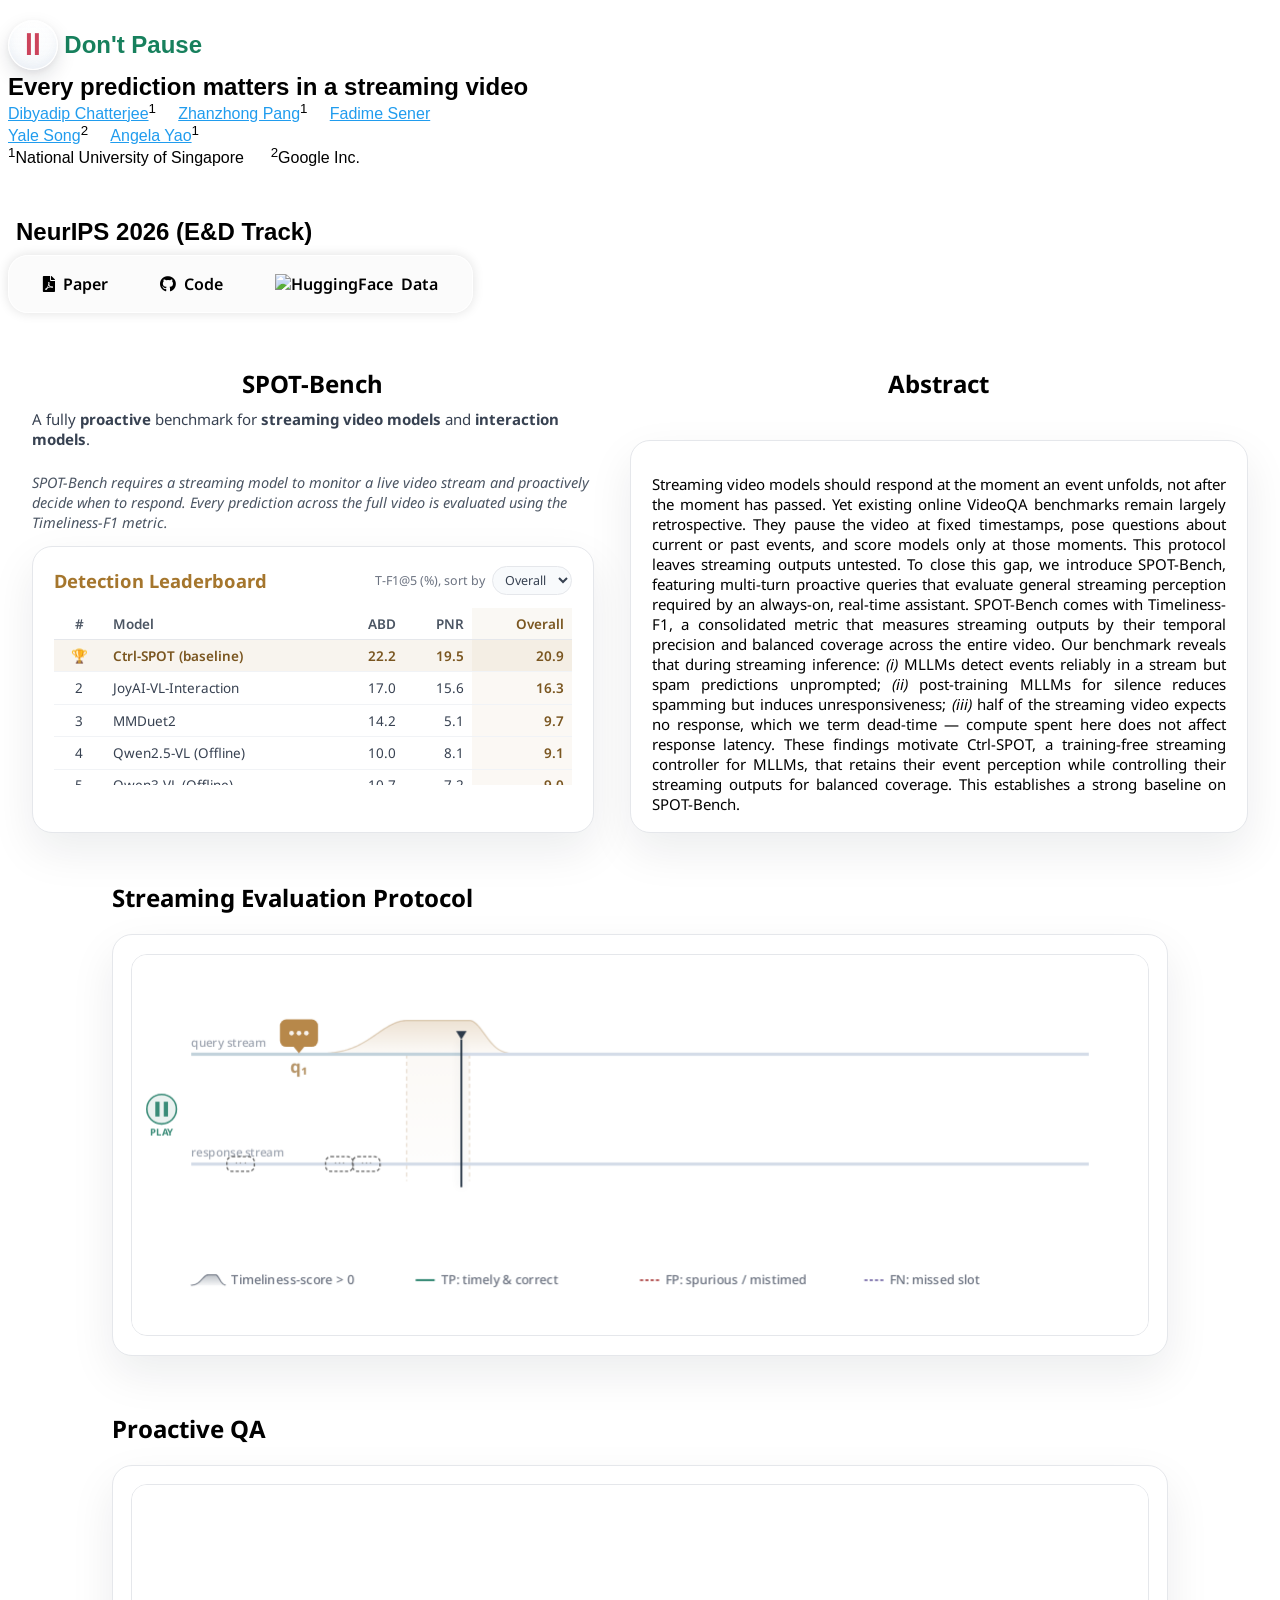
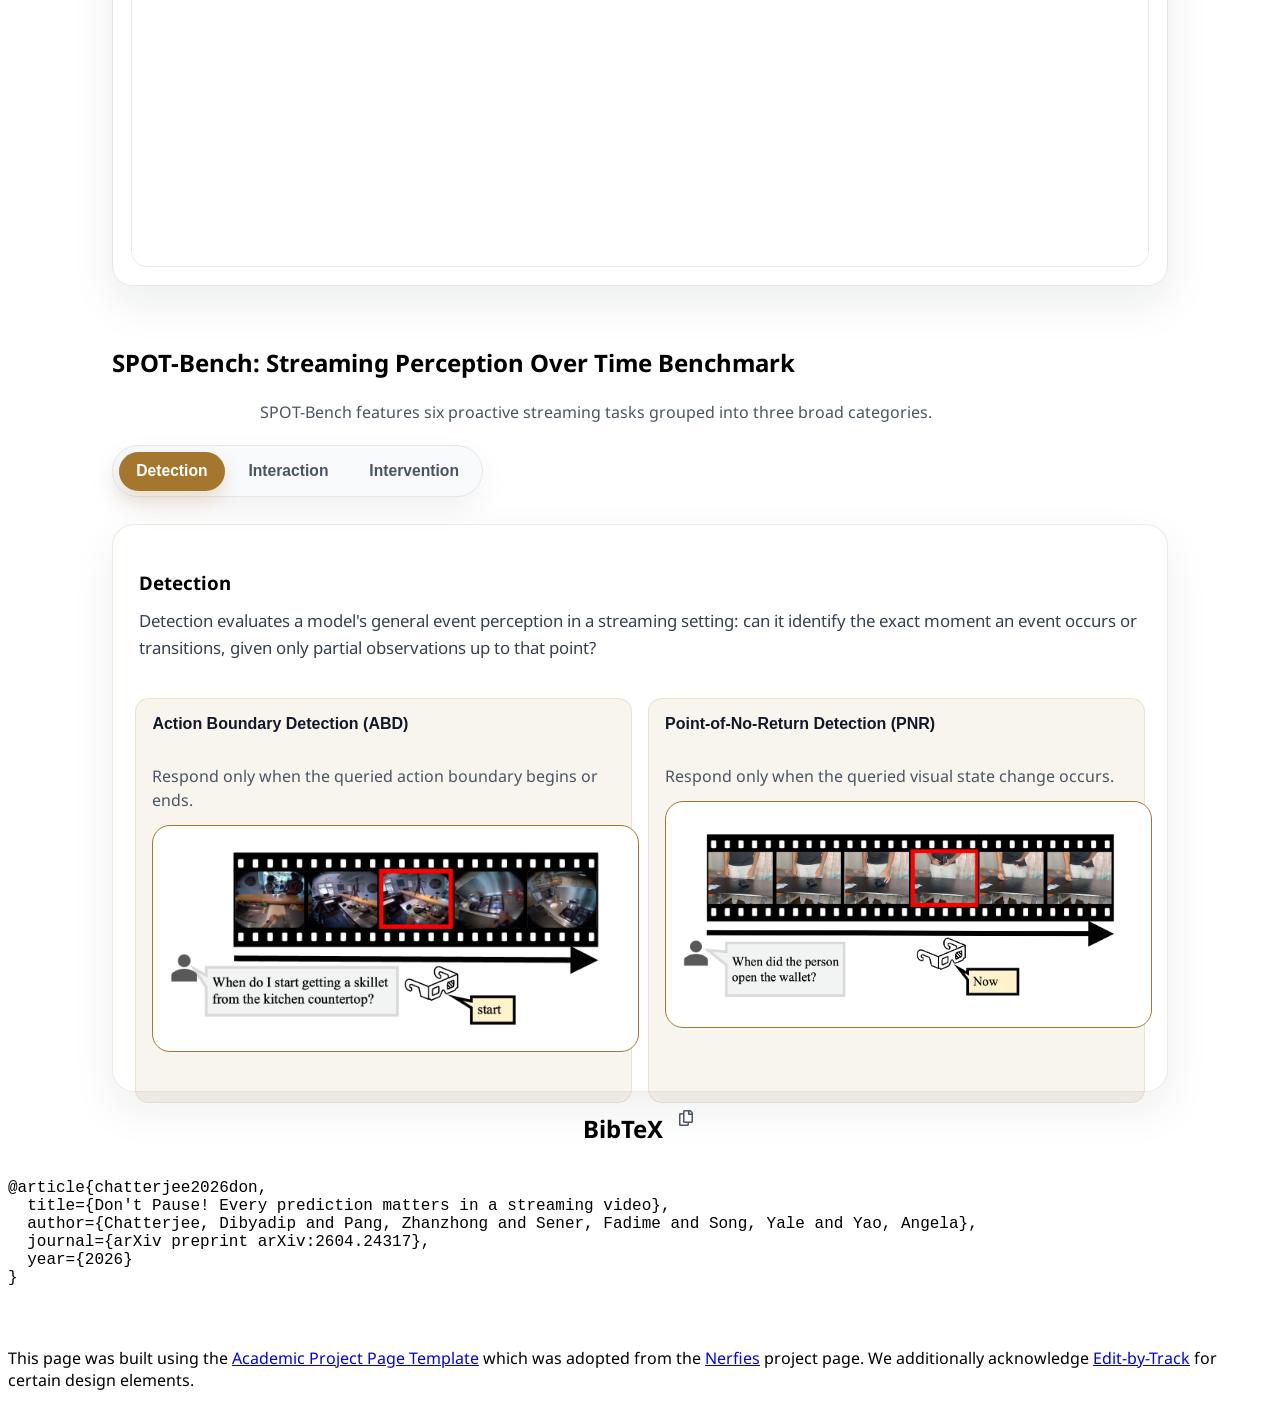
==== commit dc00cc57: "conf2" ====
--- a/docs/index.html
+++ b/docs/index.html
@@ -89,7 +89,7 @@
                         <div class="columns is-centered" style="margin-bottom: 0em">
                             <div class="column is-max-desktop has-text-centered" style="padding: 0.5em">
                                 <h1 class="title is-4 publication-title" style="margin-bottom:0rem">
-                                    <strong>NeurIPS E&amp;D 2026</strong>
+                                    <strong>NeurIPS 2026 (E&amp;D Track)</strong>
                                 </h1>
                             </div>
                         </div>
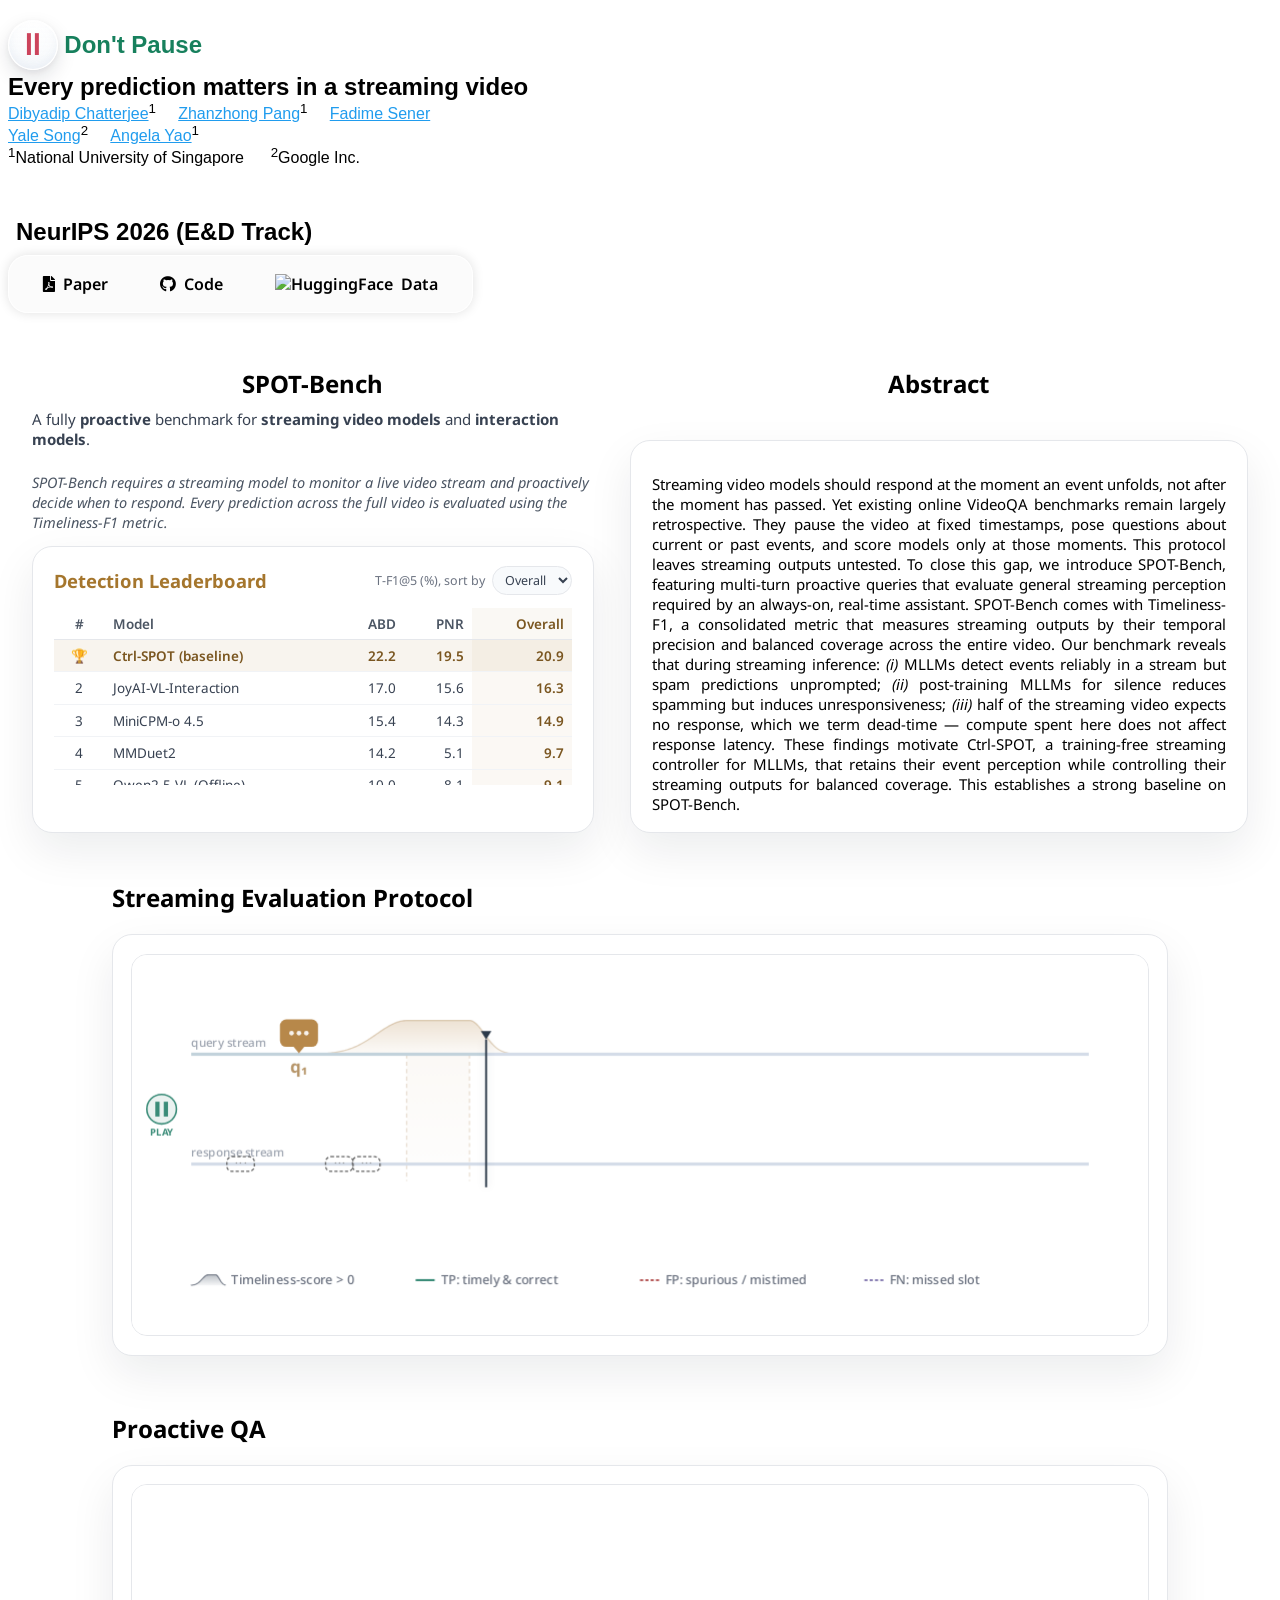
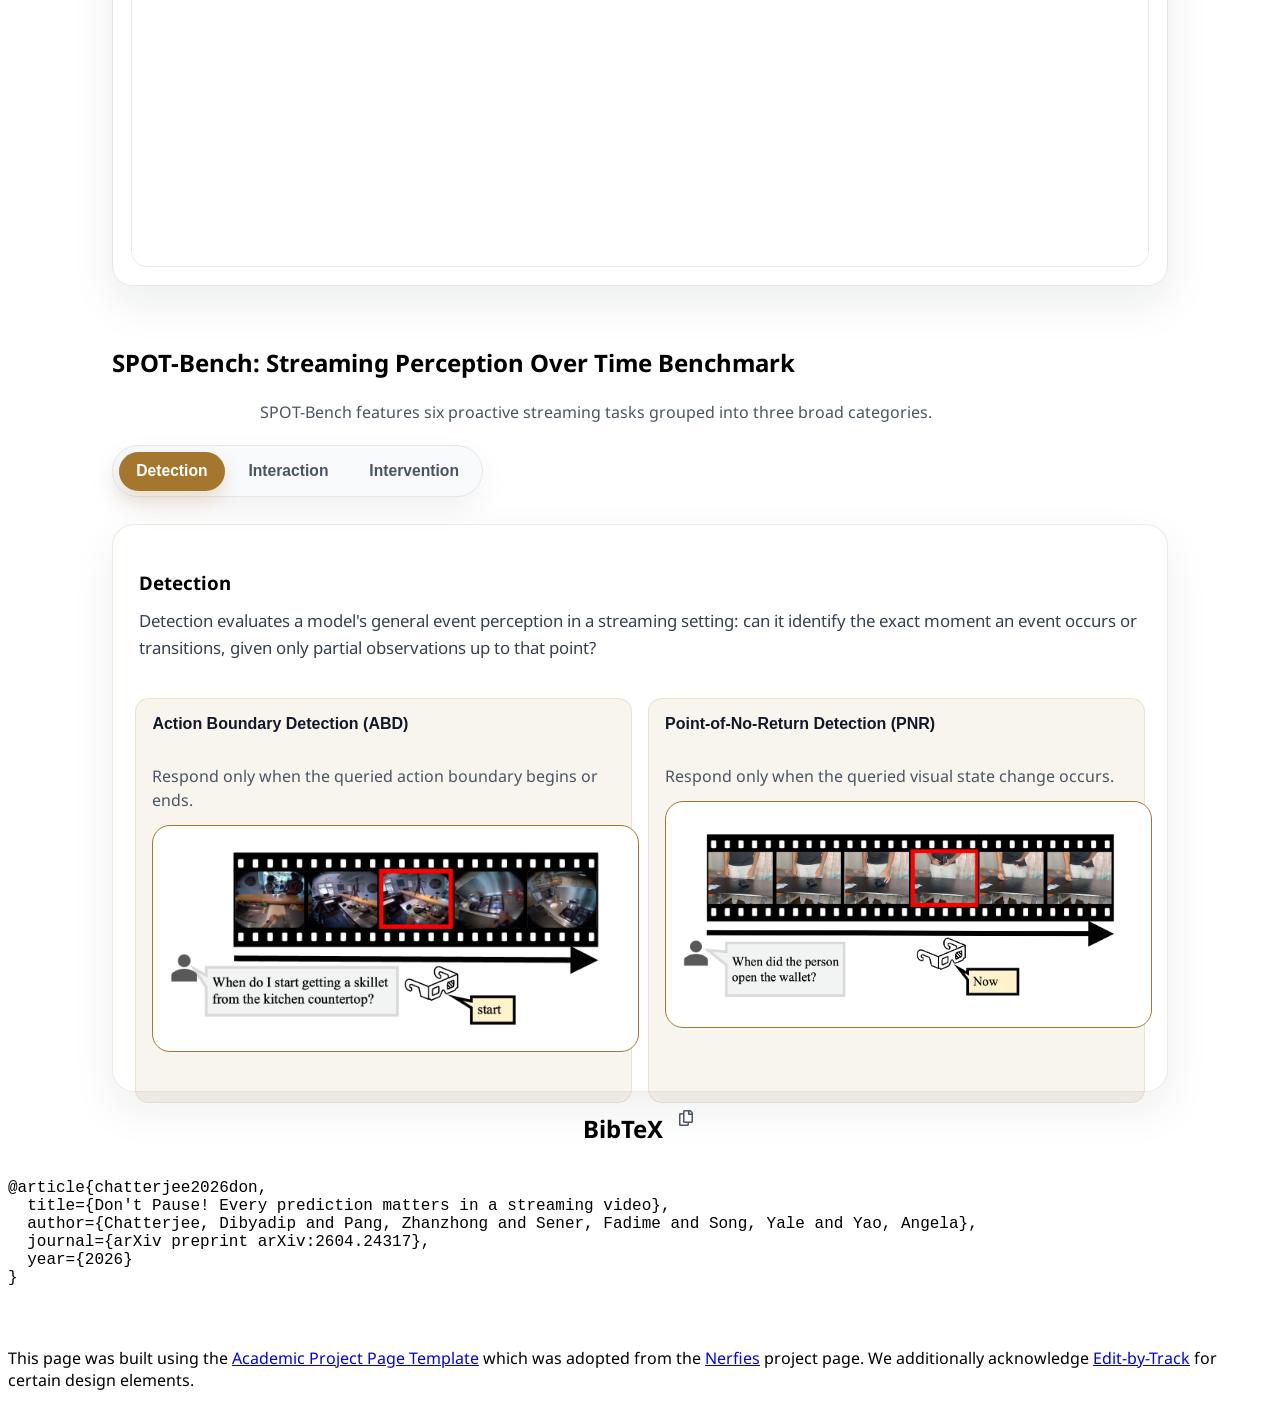
==== commit a407161c: "minicpm" ====
--- a/docs/index.html
+++ b/docs/index.html
@@ -184,6 +184,13 @@
                                                 <td data-col="abd">17.0</td>
                                                 <td data-col="pnr">15.6</td>
                                                 <td data-col="overall">16.3</td>
+                                            </tr>
+                                            <tr data-abd="15.4" data-pnr="14.3" data-overall="14.9">
+                                                <td></td>
+                                                <td>MiniCPM-o 4.5</td>
+                                                <td data-col="abd">15.4</td>
+                                                <td data-col="pnr">14.3</td>
+                                                <td data-col="overall">14.9</td>
                                             </tr>
                                             <tr data-abd="14.2" data-pnr="5.1" data-overall="9.7">
                                                 <td></td>
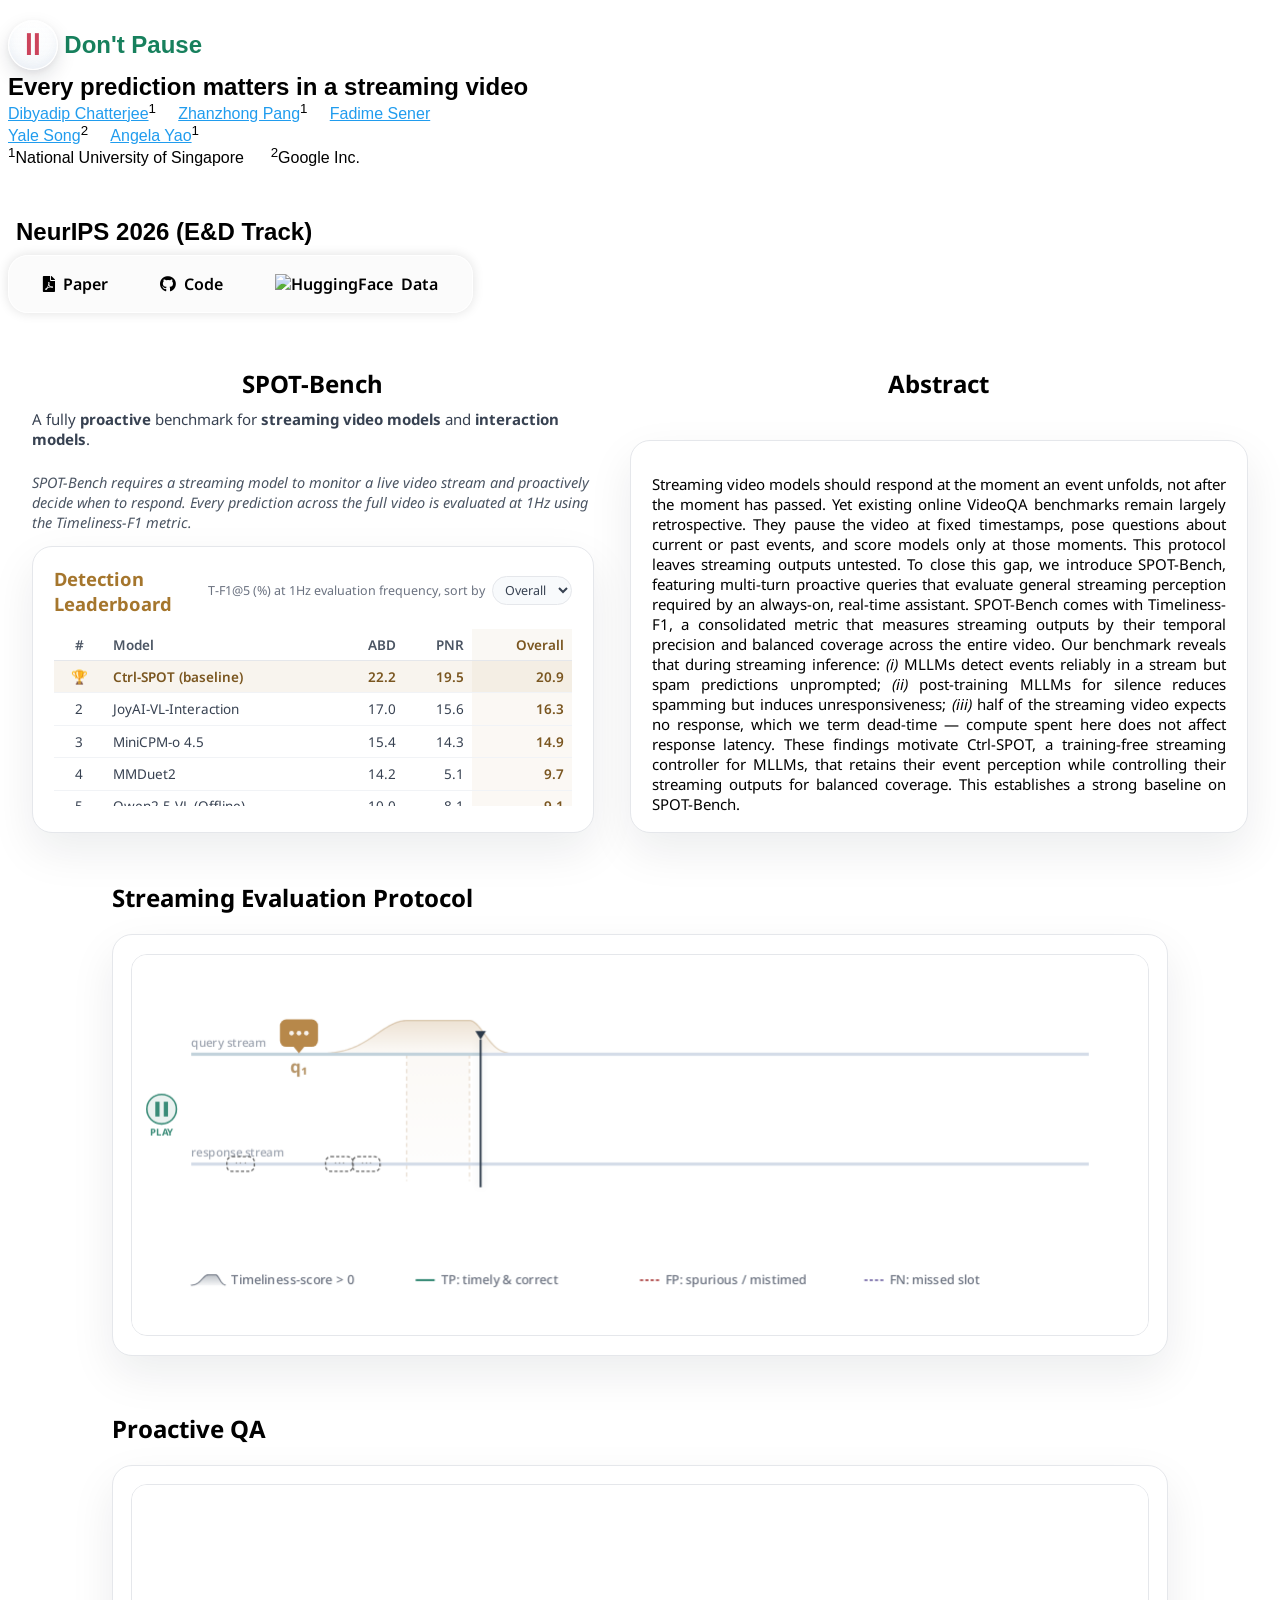
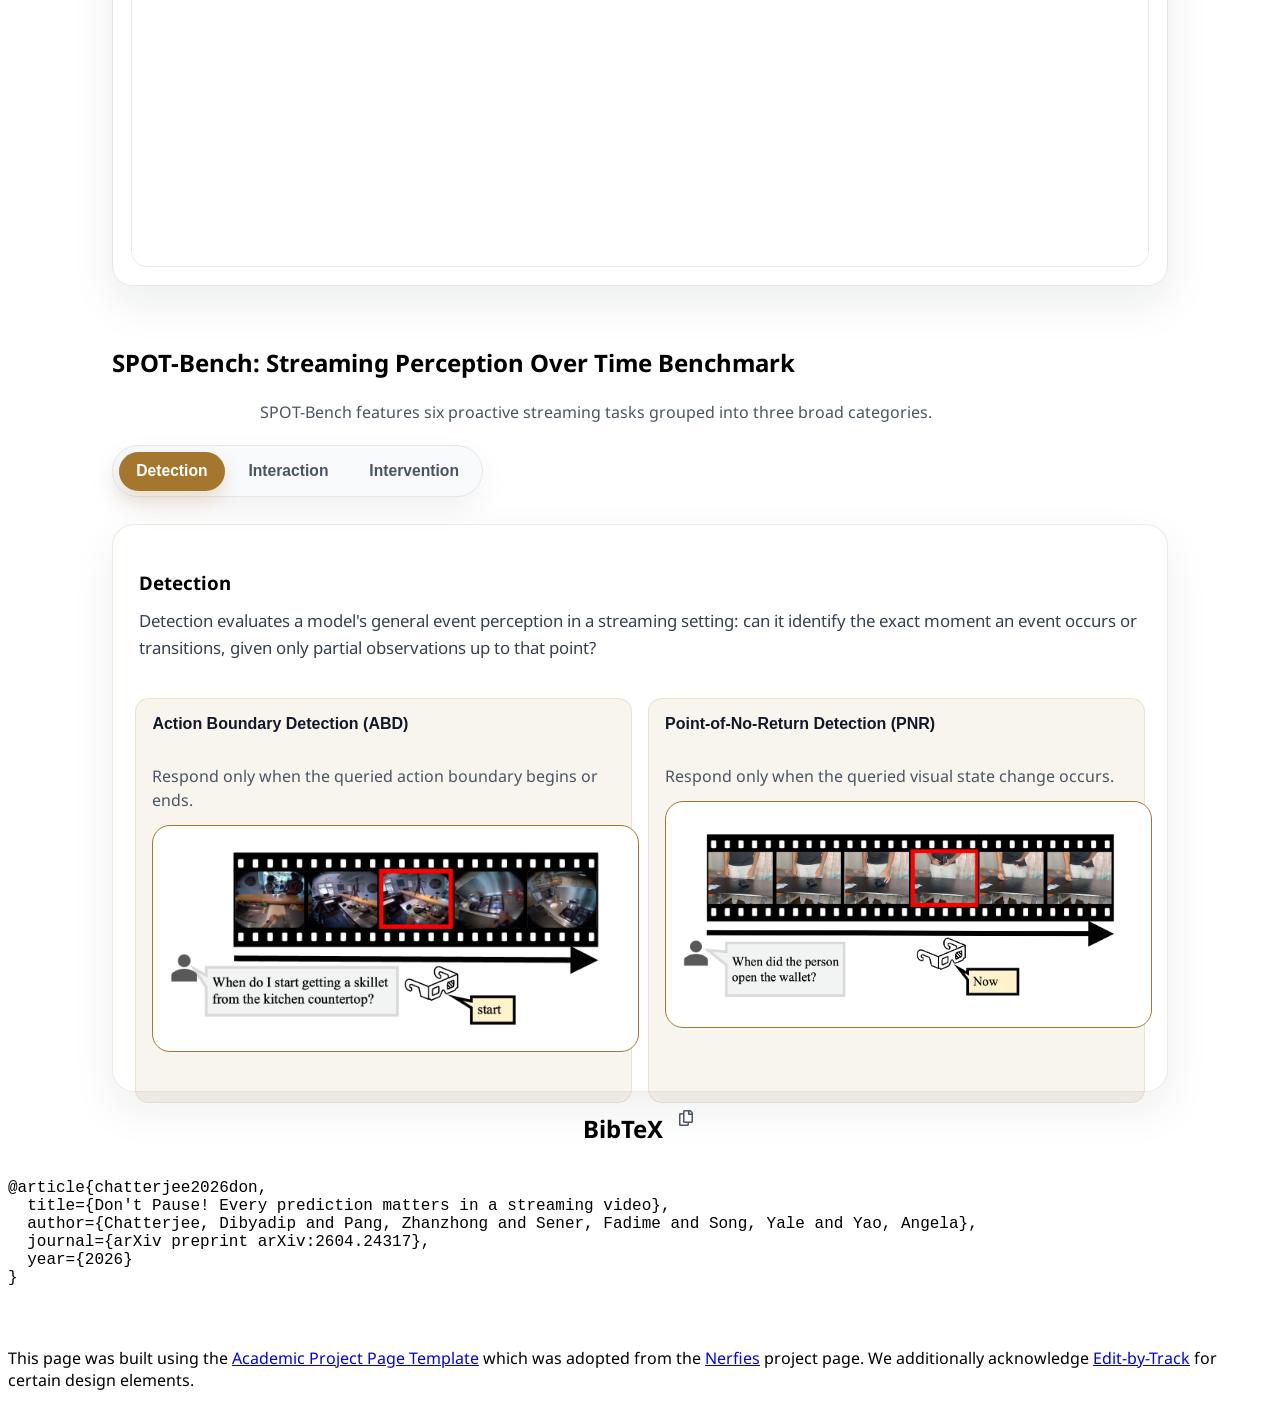
==== commit e5ed6a96: "add ctrlspot" ====
--- a/docs/index.html
+++ b/docs/index.html
@@ -142,7 +142,7 @@
                             </p>
                             <p class="intro-tldr">
                                 SPOT-Bench requires a streaming model to monitor a live video stream and proactively
-                                decide when to respond. Every prediction across the full video is evaluated using the
+                                decide when to respond. Every prediction across the full video is evaluated at 1Hz using the
                                 Timeliness-F1 metric.
                             </p>
 
@@ -150,7 +150,7 @@
                                 <div class="leaderboard-header">
                                     <h3>Detection Leaderboard</h3>
                                     <label class="leaderboard-sort">
-                                        T-F1@5 (%), sort by
+                                        T-F1@5 (%) at 1Hz evaluation frequency, sort by
                                         <select id="leaderboard-sort" onchange="sortLeaderboard(this.value)">
                                             <option value="overall" selected>Overall</option>
                                             <option value="abd">ABD</option>
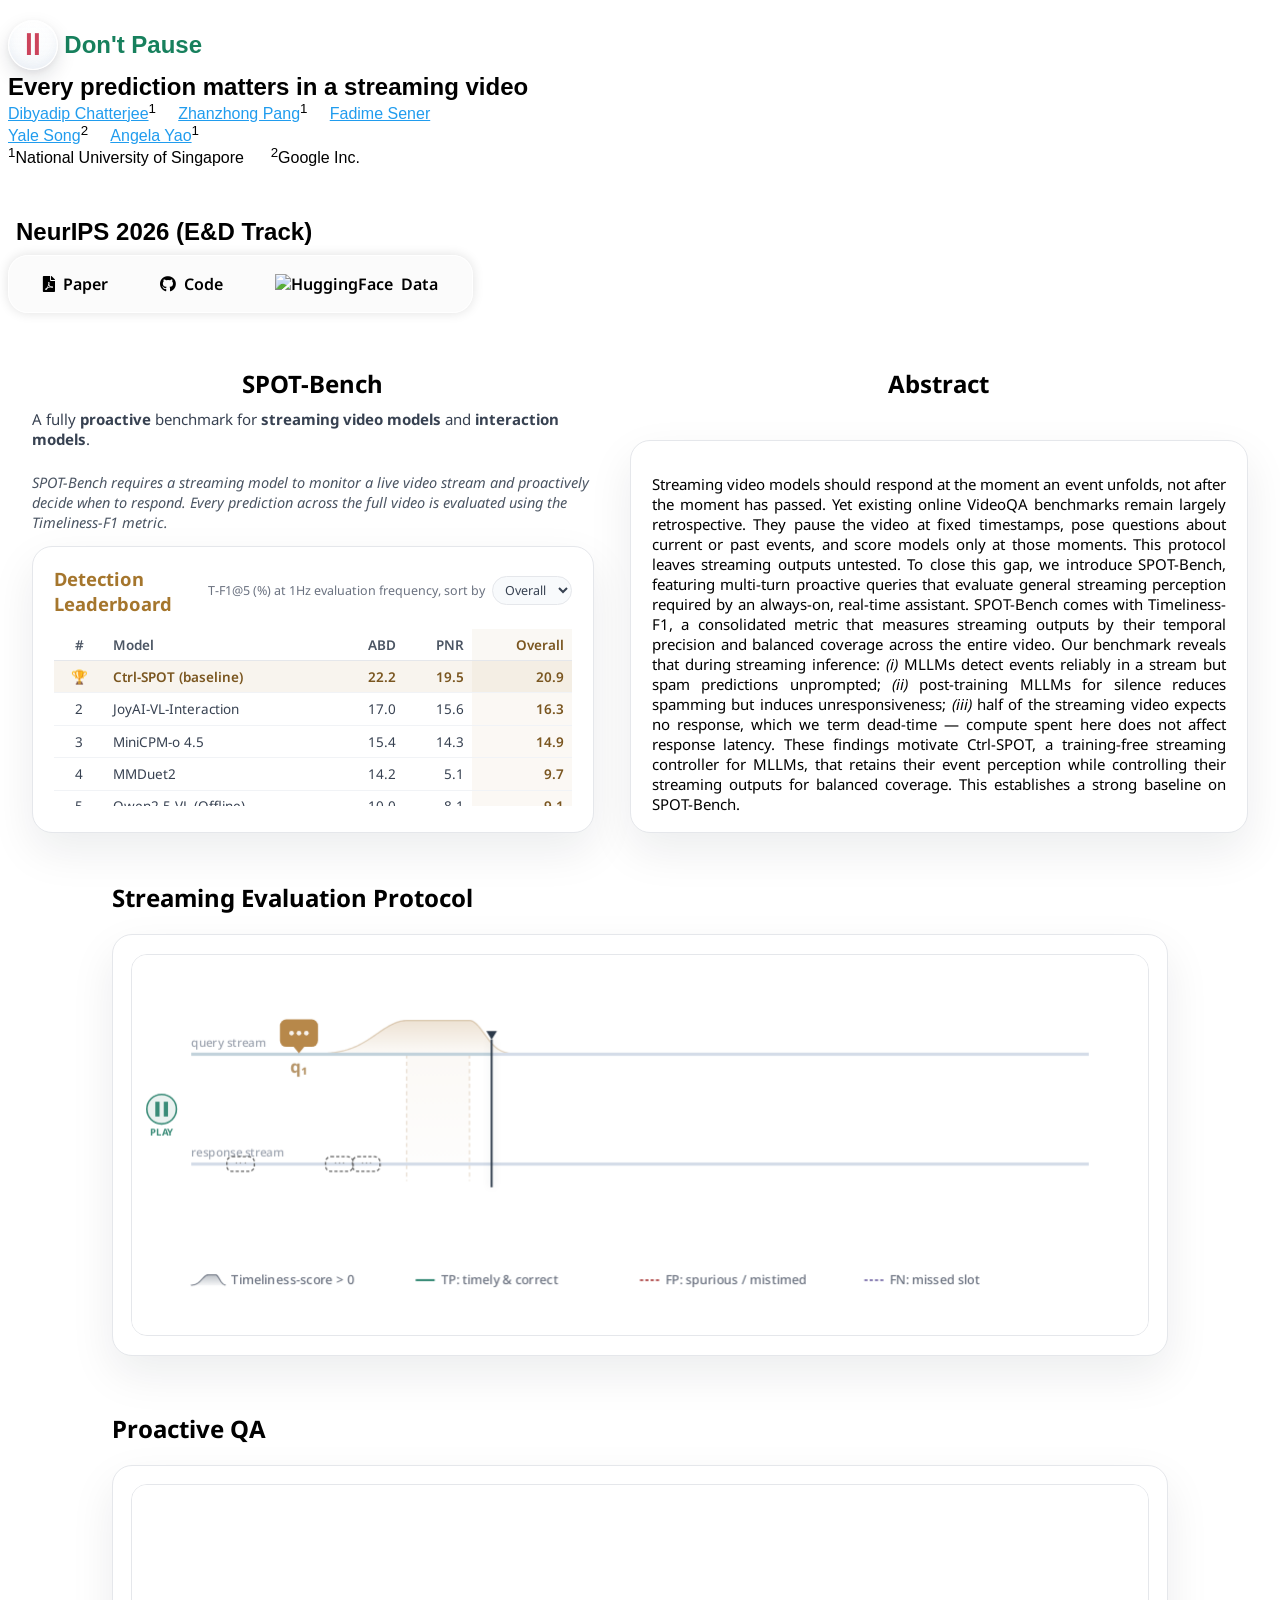
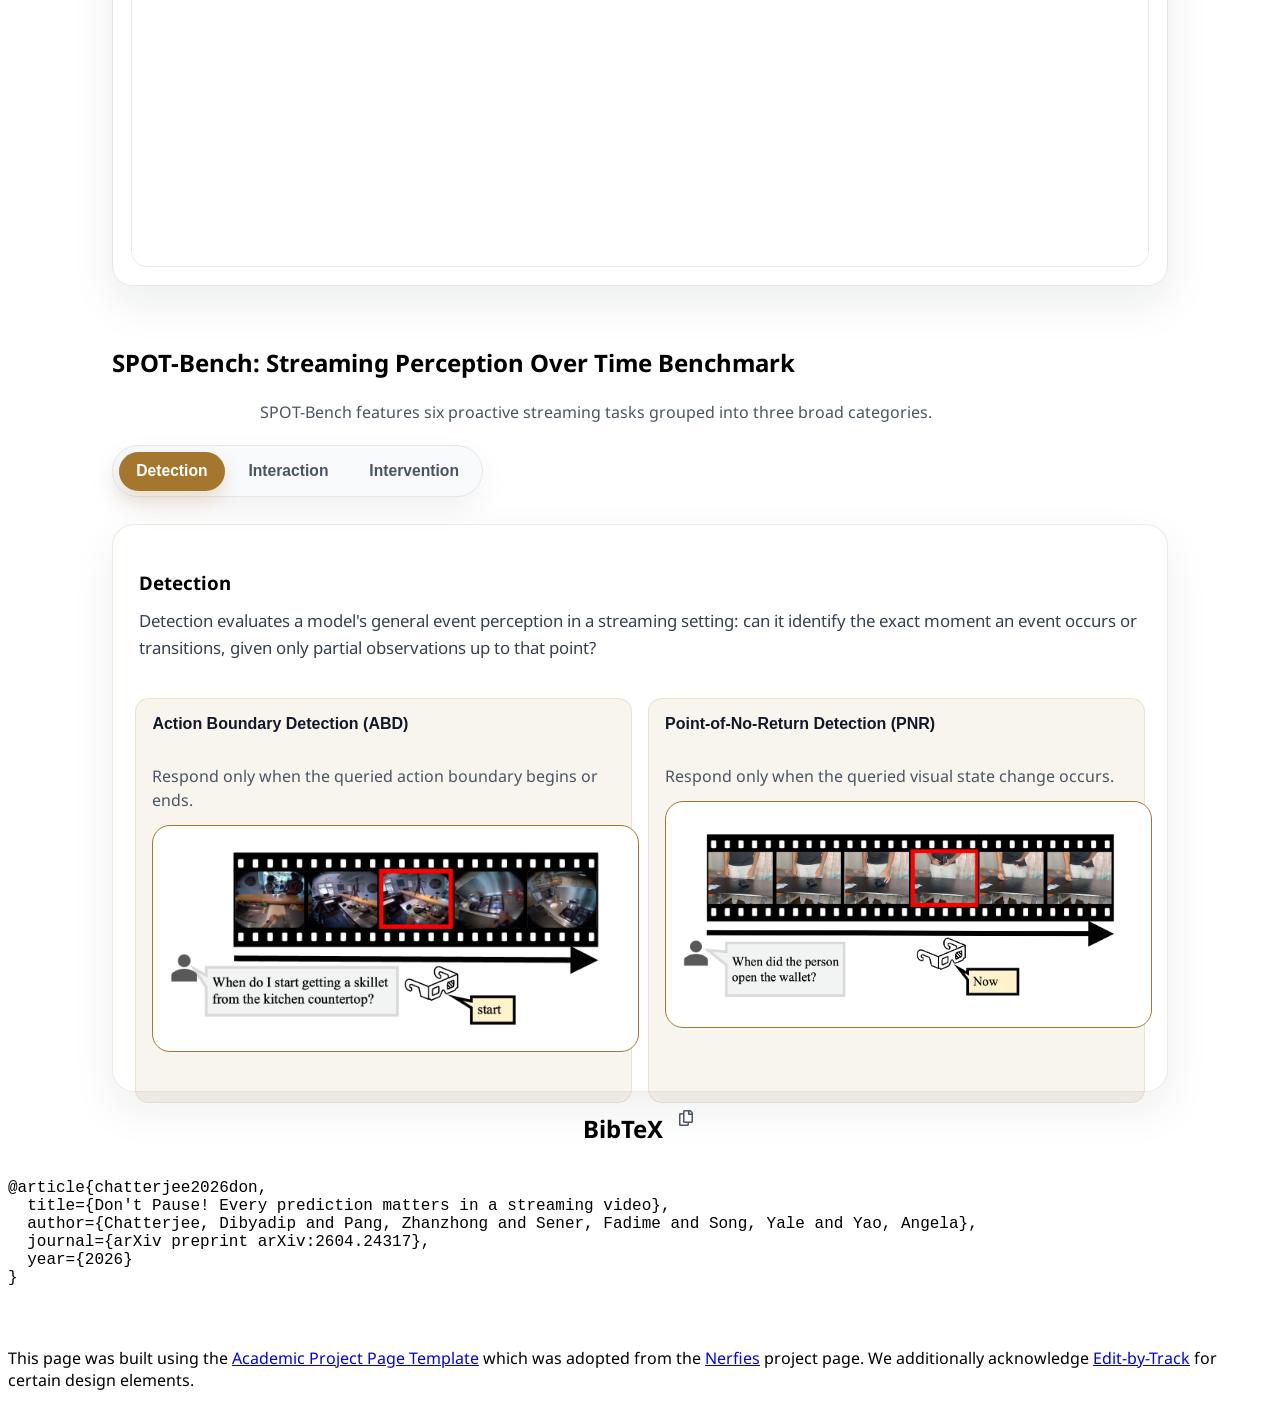
==== commit a88b9e86: "ctrl2" ====
--- a/docs/index.html
+++ b/docs/index.html
@@ -142,7 +142,7 @@
                             </p>
                             <p class="intro-tldr">
                                 SPOT-Bench requires a streaming model to monitor a live video stream and proactively
-                                decide when to respond. Every prediction across the full video is evaluated at 1Hz using the
+                                decide when to respond. Every prediction across the full video is evaluated using the
                                 Timeliness-F1 metric.
                             </p>
 
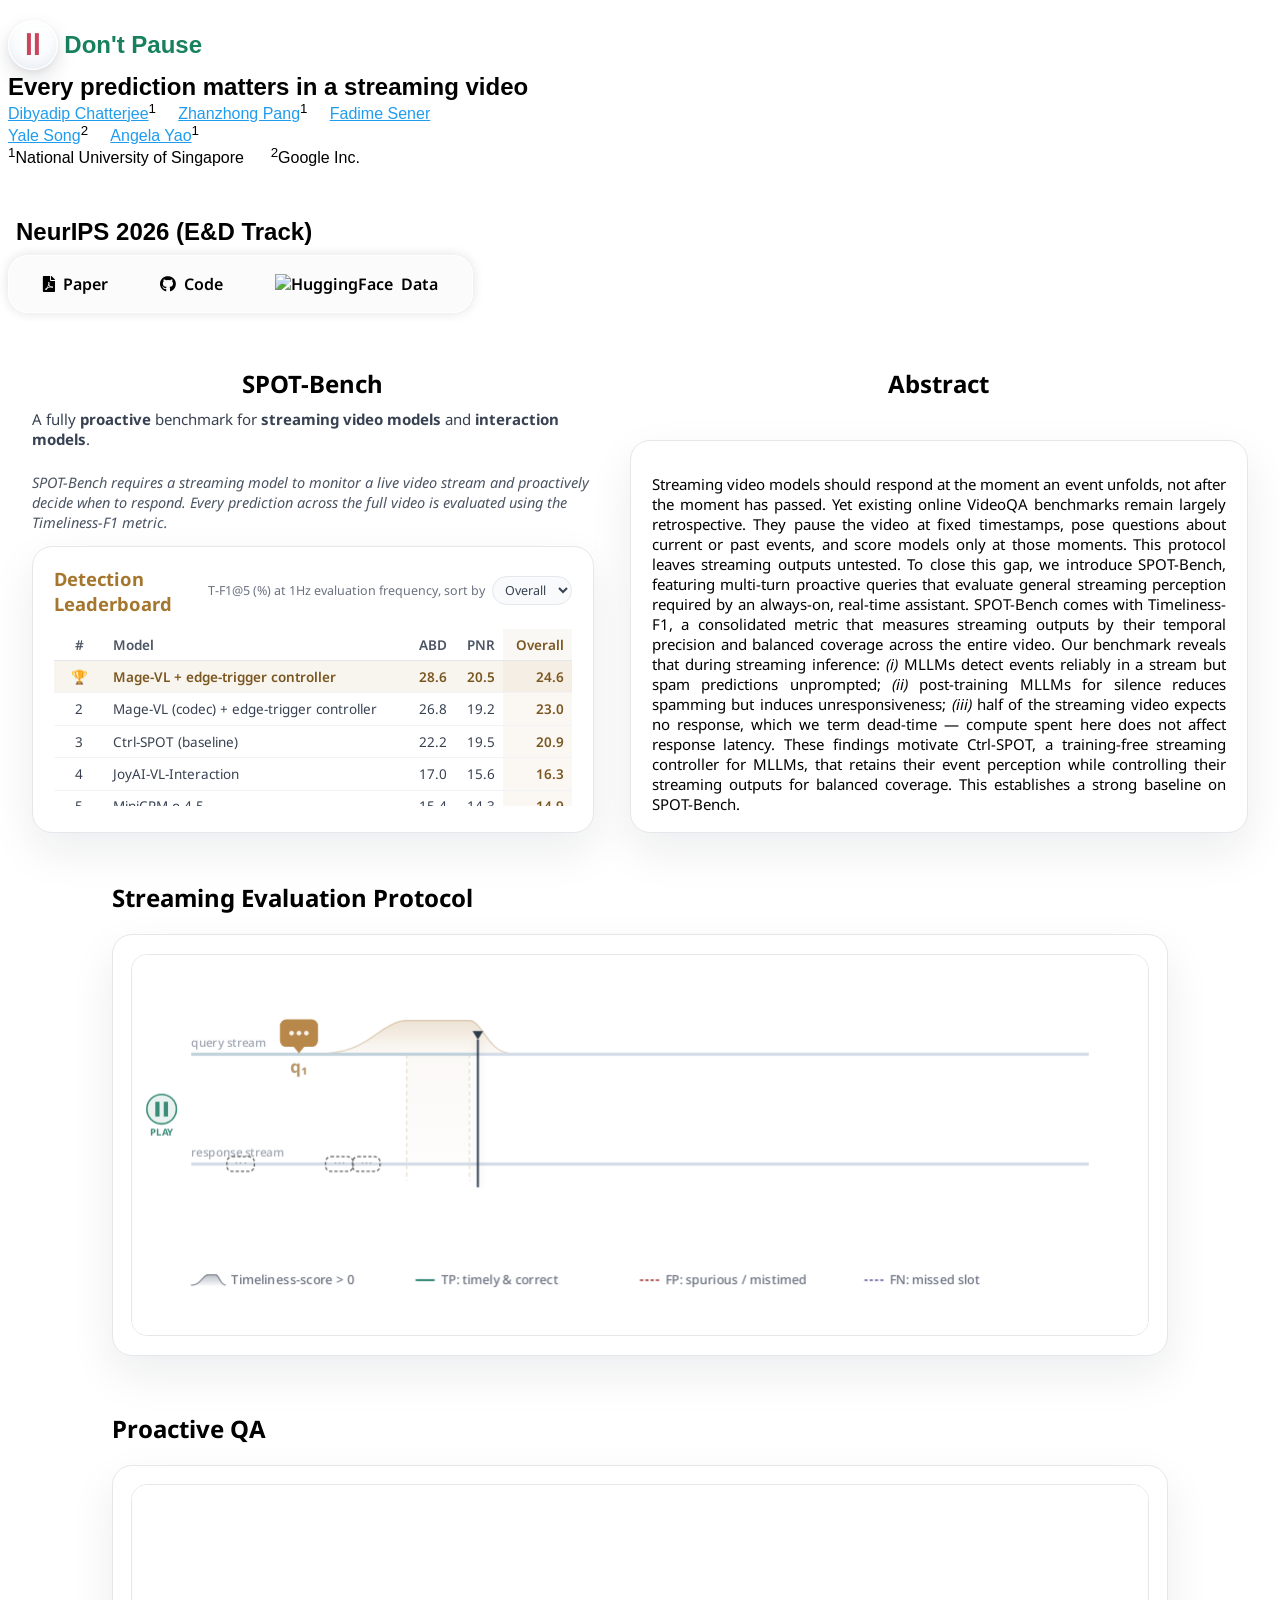
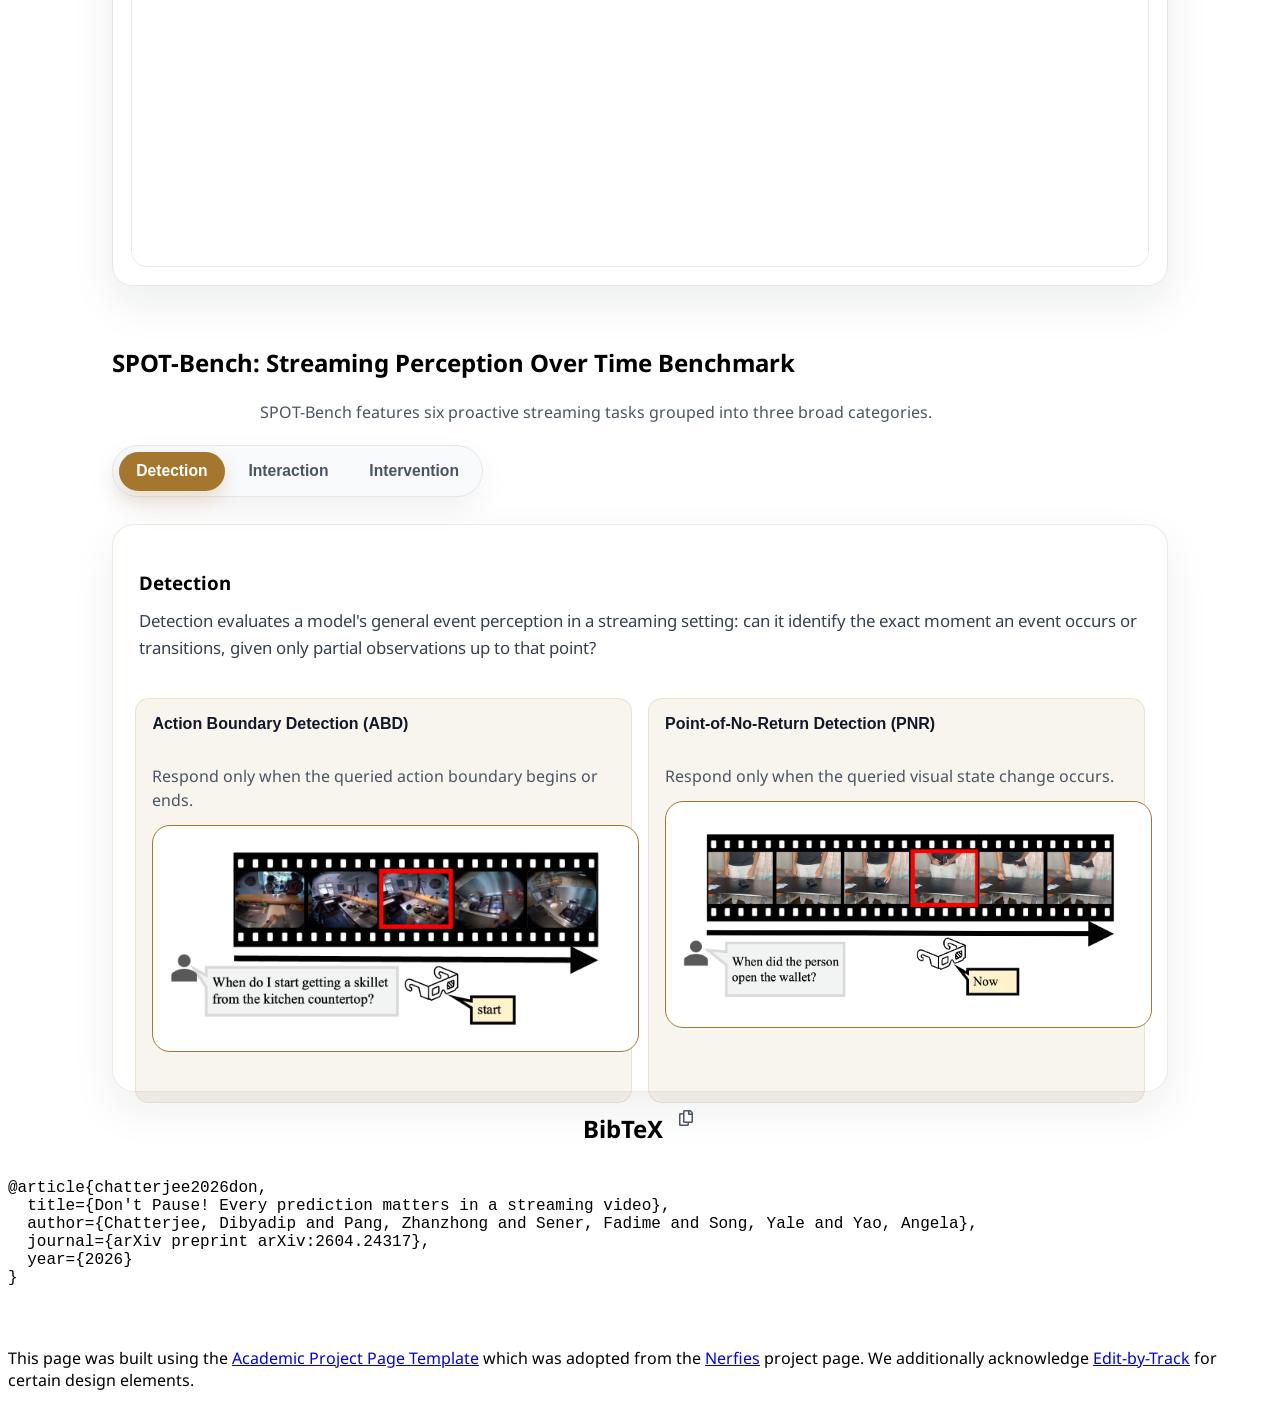
==== commit 7785a99d: "Add Mage-VL (frames and codec input) and a causal edge-trigger controller - model_wrappers/mage_vl.p" ====
--- a/docs/index.html
+++ b/docs/index.html
@@ -177,6 +177,27 @@
                                                 <td data-col="abd">22.2</td>
                                                 <td data-col="pnr">19.5</td>
                                                 <td data-col="overall">20.9</td>
+                                            </tr>
+                                            <tr data-abd="28.6" data-pnr="20.5" data-overall="24.6">
+                                                <td></td>
+                                                <td>Mage-VL + edge-trigger controller</td>
+                                                <td data-col="abd">28.6</td>
+                                                <td data-col="pnr">20.5</td>
+                                                <td data-col="overall">24.6</td>
+                                            </tr>
+                                            <tr data-abd="26.8" data-pnr="19.2" data-overall="23.0">
+                                                <td></td>
+                                                <td>Mage-VL (codec) + edge-trigger controller</td>
+                                                <td data-col="abd">26.8</td>
+                                                <td data-col="pnr">19.2</td>
+                                                <td data-col="overall">23.0</td>
+                                            </tr>
+                                            <tr data-abd="10.9" data-pnr="10.2" data-overall="10.6">
+                                                <td></td>
+                                                <td>Mage-VL (Offline)</td>
+                                                <td data-col="abd">10.9</td>
+                                                <td data-col="pnr">10.2</td>
+                                                <td data-col="overall">10.6</td>
                                             </tr>
                                             <tr data-abd="17.0" data-pnr="15.6" data-overall="16.3">
                                                 <td></td>
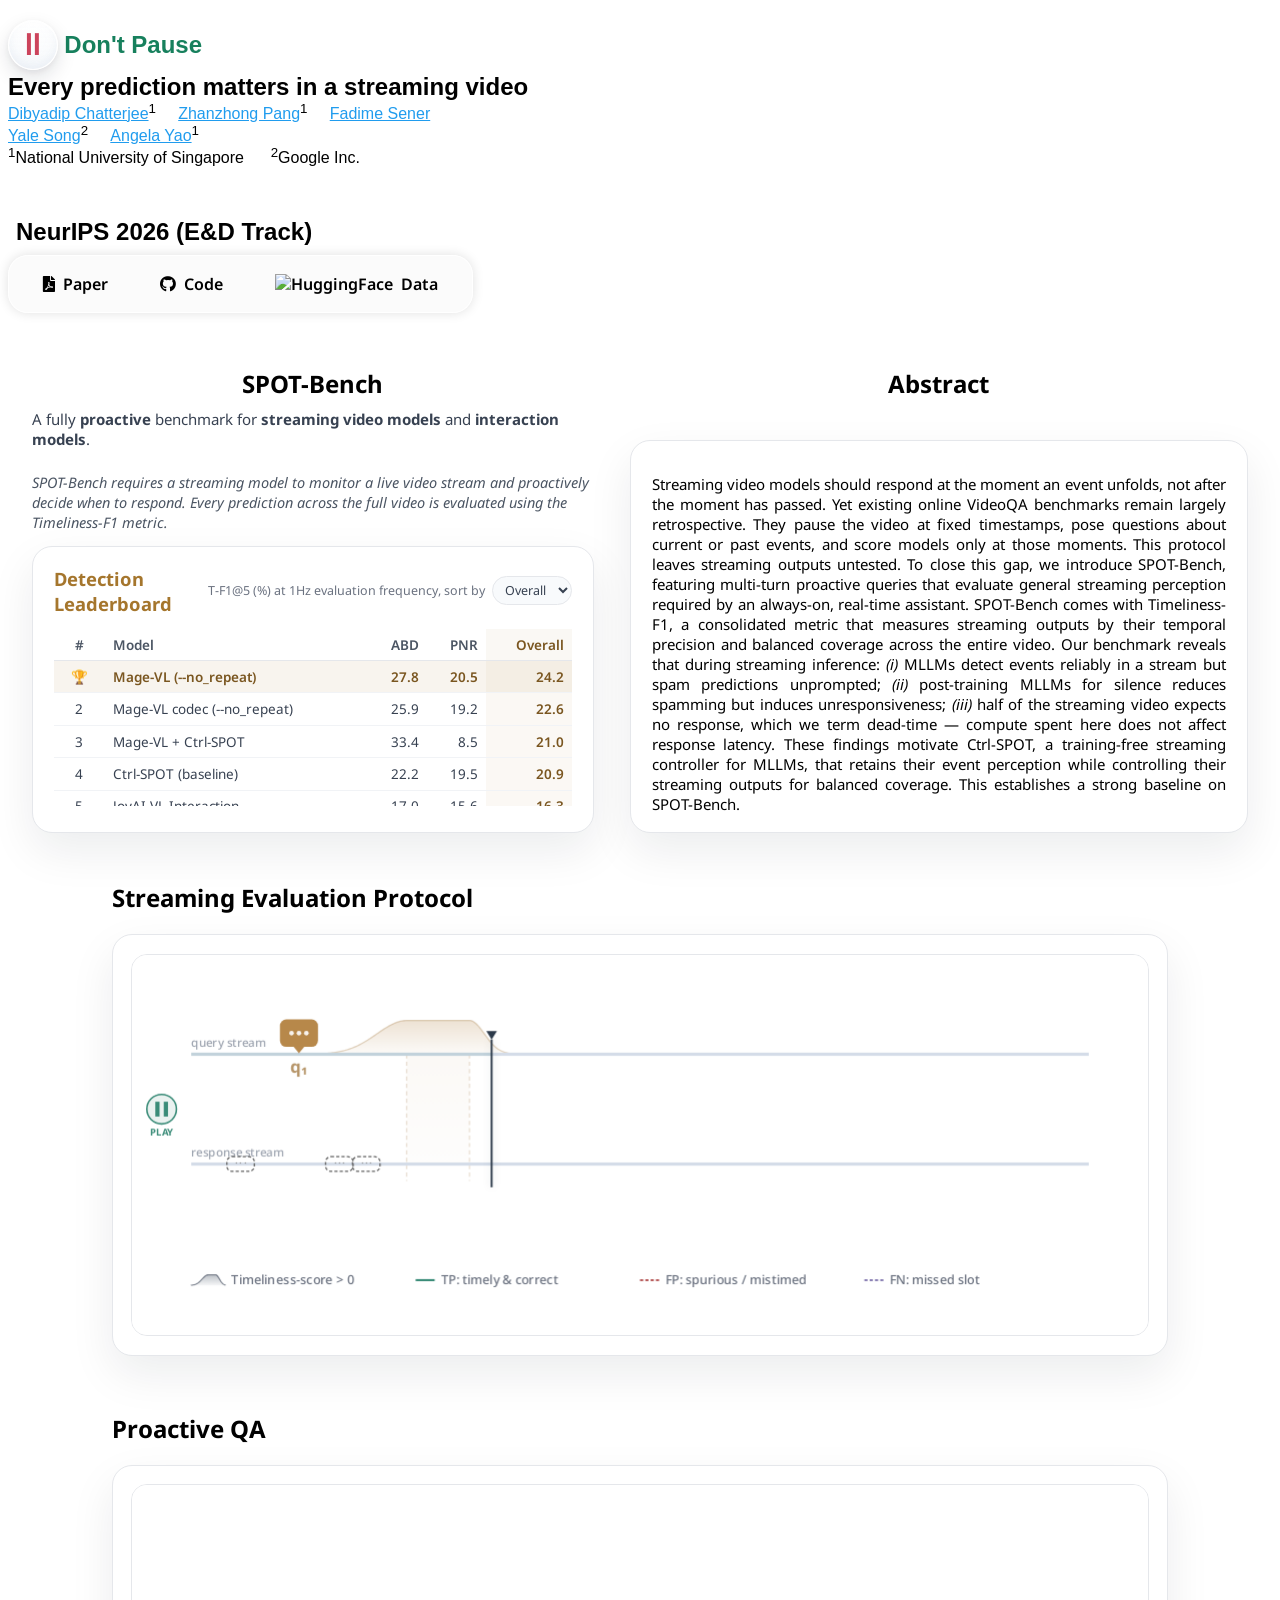
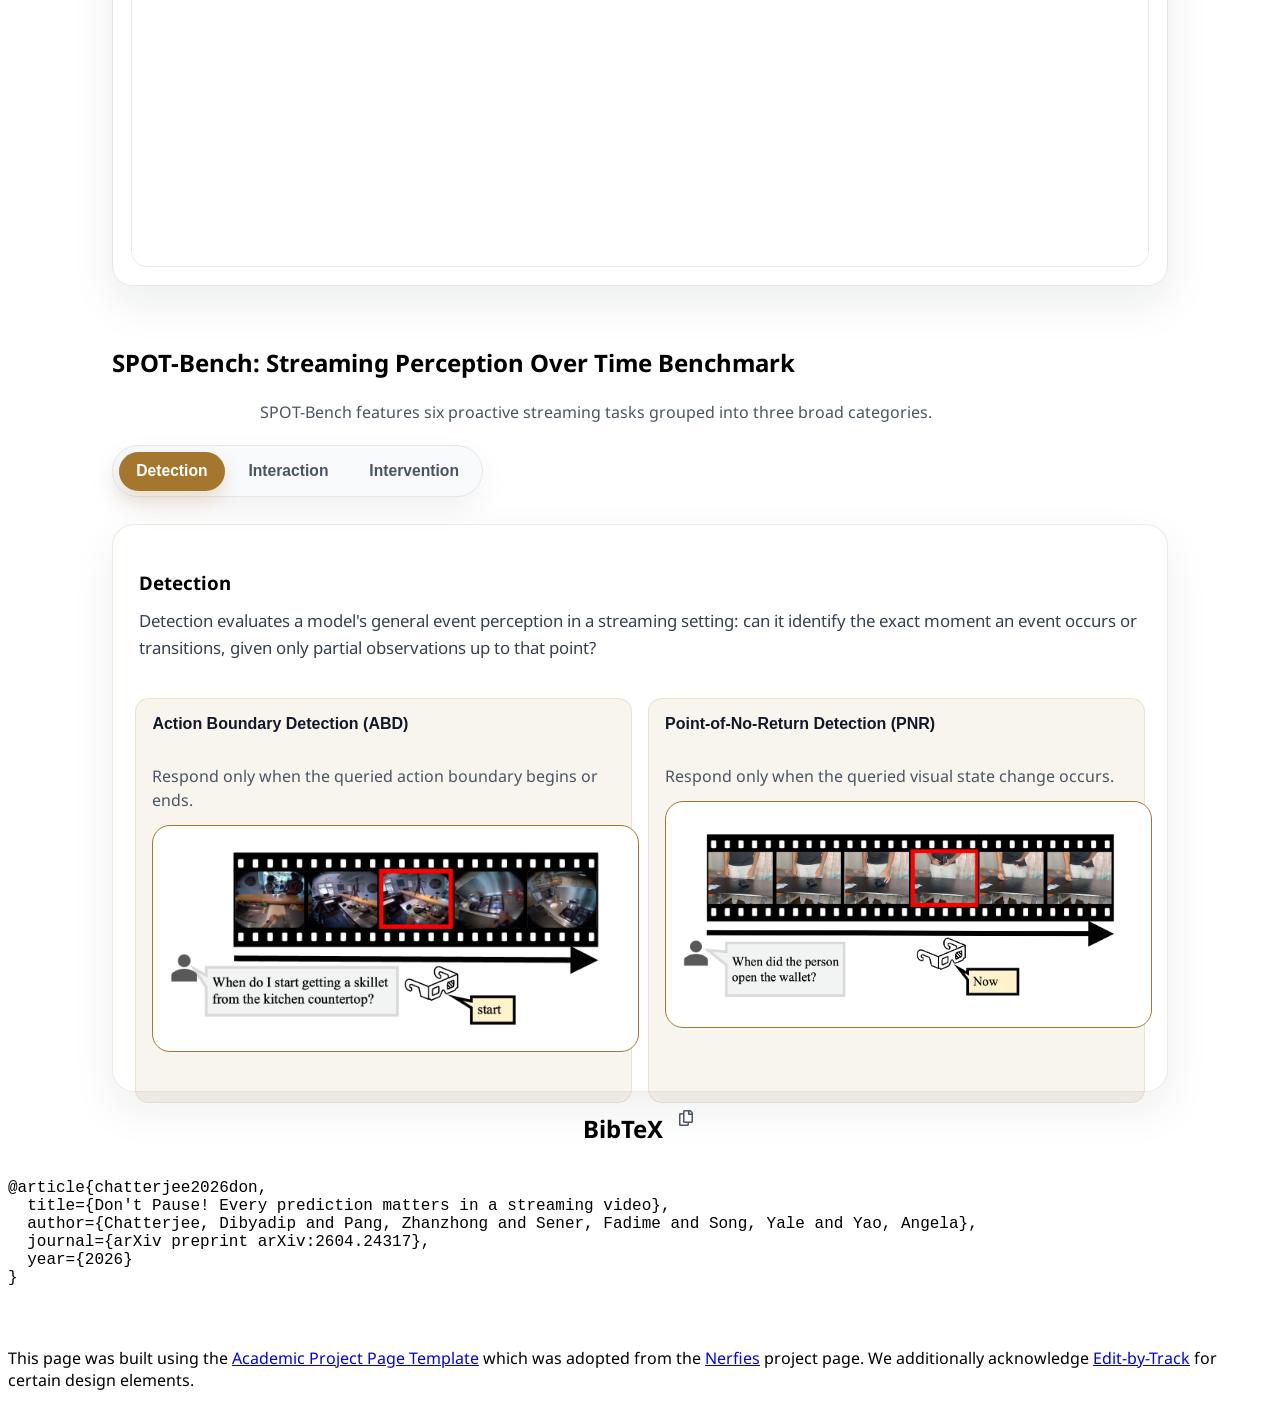
==== commit 71e96898: "Mage-VL in the Ctrl-SPOT harness; replace the dev-split controller with --no_repeat - model_wrappers" ====
--- a/docs/index.html
+++ b/docs/index.html
@@ -178,26 +178,26 @@
                                                 <td data-col="pnr">19.5</td>
                                                 <td data-col="overall">20.9</td>
                                             </tr>
-                                            <tr data-abd="28.6" data-pnr="20.5" data-overall="24.6">
-                                                <td></td>
-                                                <td>Mage-VL + edge-trigger controller</td>
-                                                <td data-col="abd">28.6</td>
+                                            <tr data-abd="33.4" data-pnr="8.5" data-overall="21.0">
+                                                <td></td>
+                                                <td>Mage-VL + Ctrl-SPOT</td>
+                                                <td data-col="abd">33.4</td>
+                                                <td data-col="pnr">8.5</td>
+                                                <td data-col="overall">21.0</td>
+                                            </tr>
+                                            <tr data-abd="27.8" data-pnr="20.5" data-overall="24.2">
+                                                <td></td>
+                                                <td>Mage-VL (--no_repeat)</td>
+                                                <td data-col="abd">27.8</td>
                                                 <td data-col="pnr">20.5</td>
-                                                <td data-col="overall">24.6</td>
-                                            </tr>
-                                            <tr data-abd="26.8" data-pnr="19.2" data-overall="23.0">
-                                                <td></td>
-                                                <td>Mage-VL (codec) + edge-trigger controller</td>
-                                                <td data-col="abd">26.8</td>
+                                                <td data-col="overall">24.2</td>
+                                            </tr>
+                                            <tr data-abd="25.9" data-pnr="19.2" data-overall="22.6">
+                                                <td></td>
+                                                <td>Mage-VL codec (--no_repeat)</td>
+                                                <td data-col="abd">25.9</td>
                                                 <td data-col="pnr">19.2</td>
-                                                <td data-col="overall">23.0</td>
-                                            </tr>
-                                            <tr data-abd="10.9" data-pnr="10.2" data-overall="10.6">
-                                                <td></td>
-                                                <td>Mage-VL (Offline)</td>
-                                                <td data-col="abd">10.9</td>
-                                                <td data-col="pnr">10.2</td>
-                                                <td data-col="overall">10.6</td>
+                                                <td data-col="overall">22.6</td>
                                             </tr>
                                             <tr data-abd="17.0" data-pnr="15.6" data-overall="16.3">
                                                 <td></td>
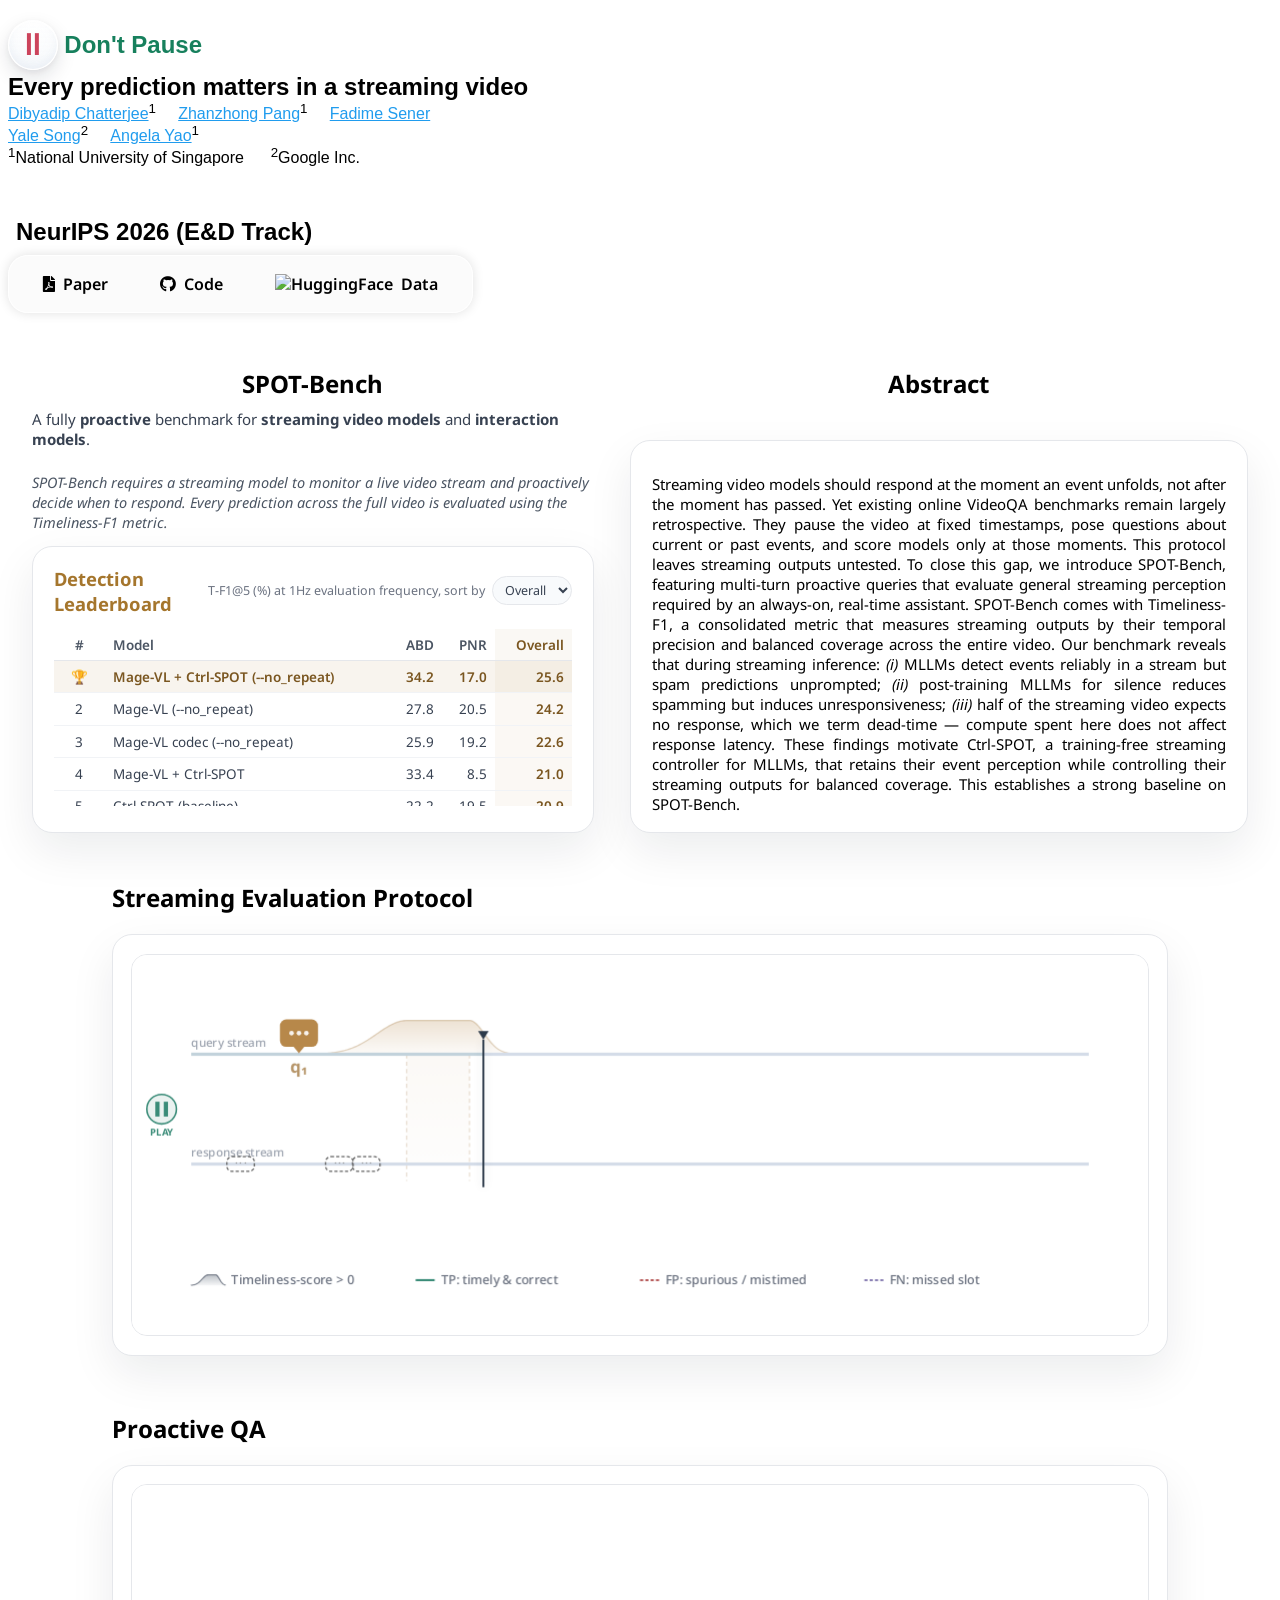
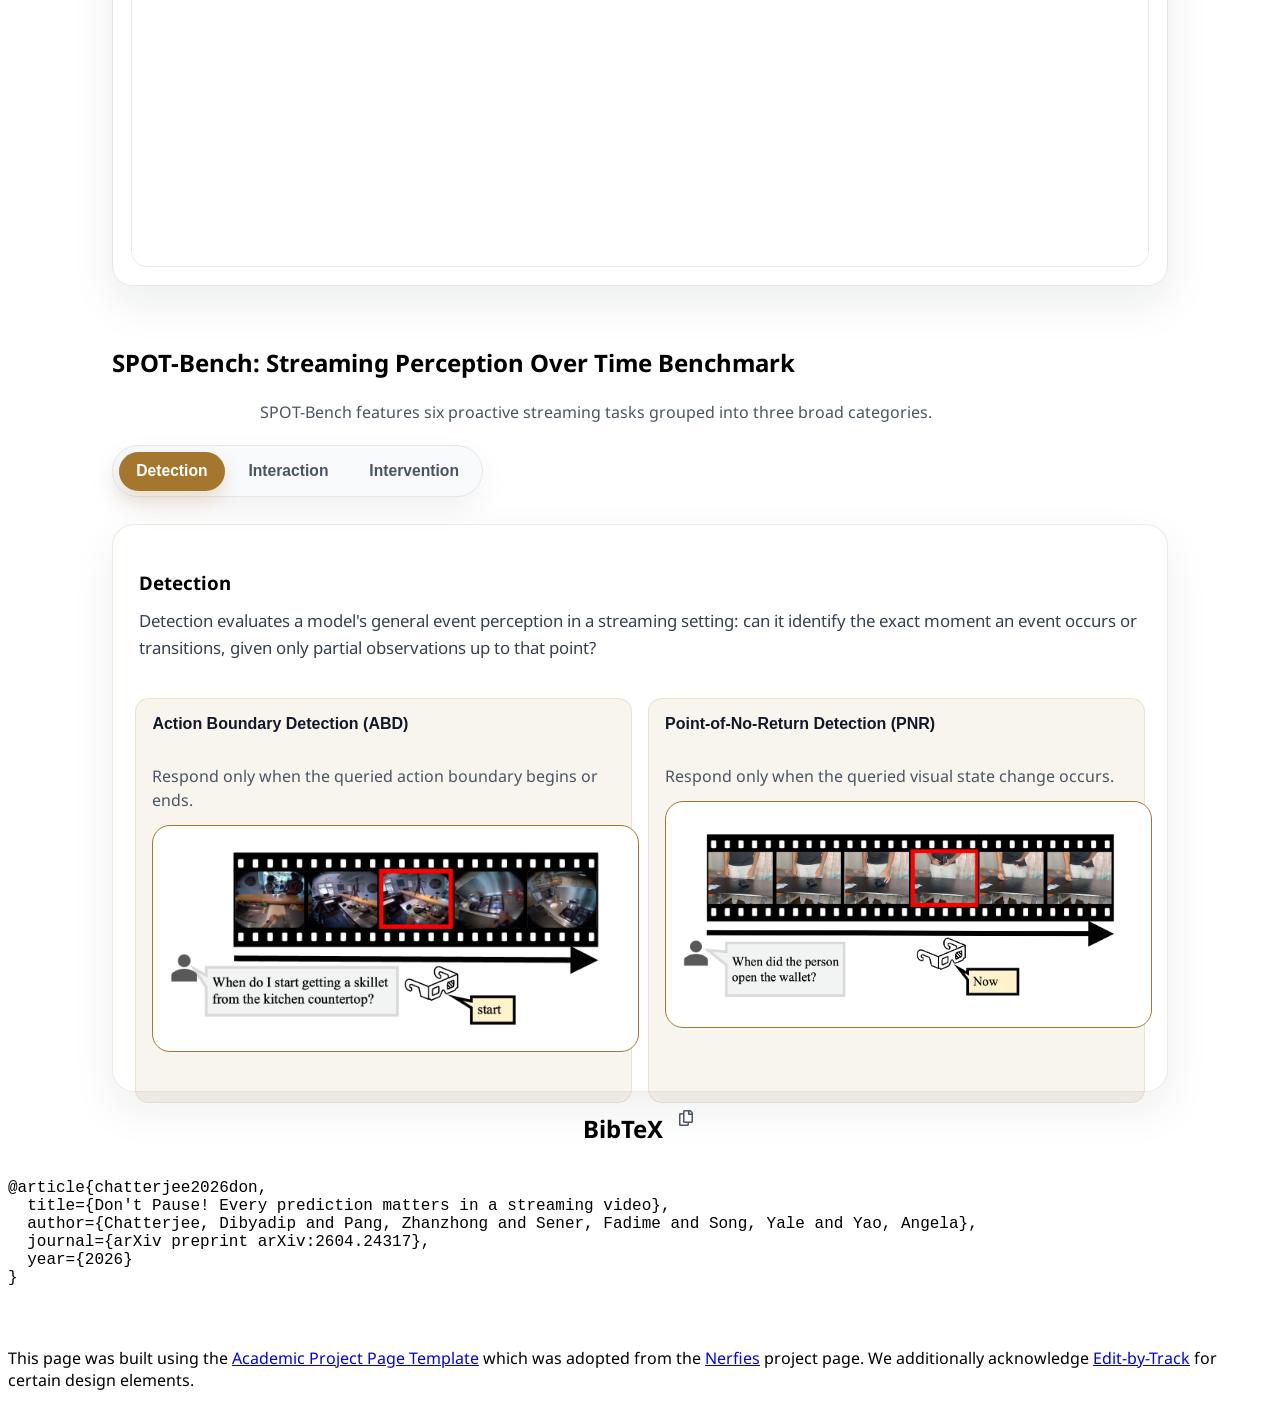
==== commit 34786b1e: "--no_repeat in the Ctrl-SPOT harness - model_wrappers/ctrl_spot.py: --no_repeat (same rule as qwen_v" ====
--- a/docs/index.html
+++ b/docs/index.html
@@ -171,6 +171,13 @@
                                         </thead>
                                         <tbody>
                                             <!-- One <tr> per entry. data-* values drive the sort. -->
+                                            <tr data-abd="34.2" data-pnr="17.0" data-overall="25.6">
+                                                <td></td>
+                                                <td>Mage-VL + Ctrl-SPOT (--no_repeat)</td>
+                                                <td data-col="abd">34.2</td>
+                                                <td data-col="pnr">17.0</td>
+                                                <td data-col="overall">25.6</td>
+                                            </tr>
                                             <tr data-abd="22.2" data-pnr="19.5" data-overall="20.9">
                                                 <td></td>
                                                 <td>Ctrl-SPOT (baseline)</td>
